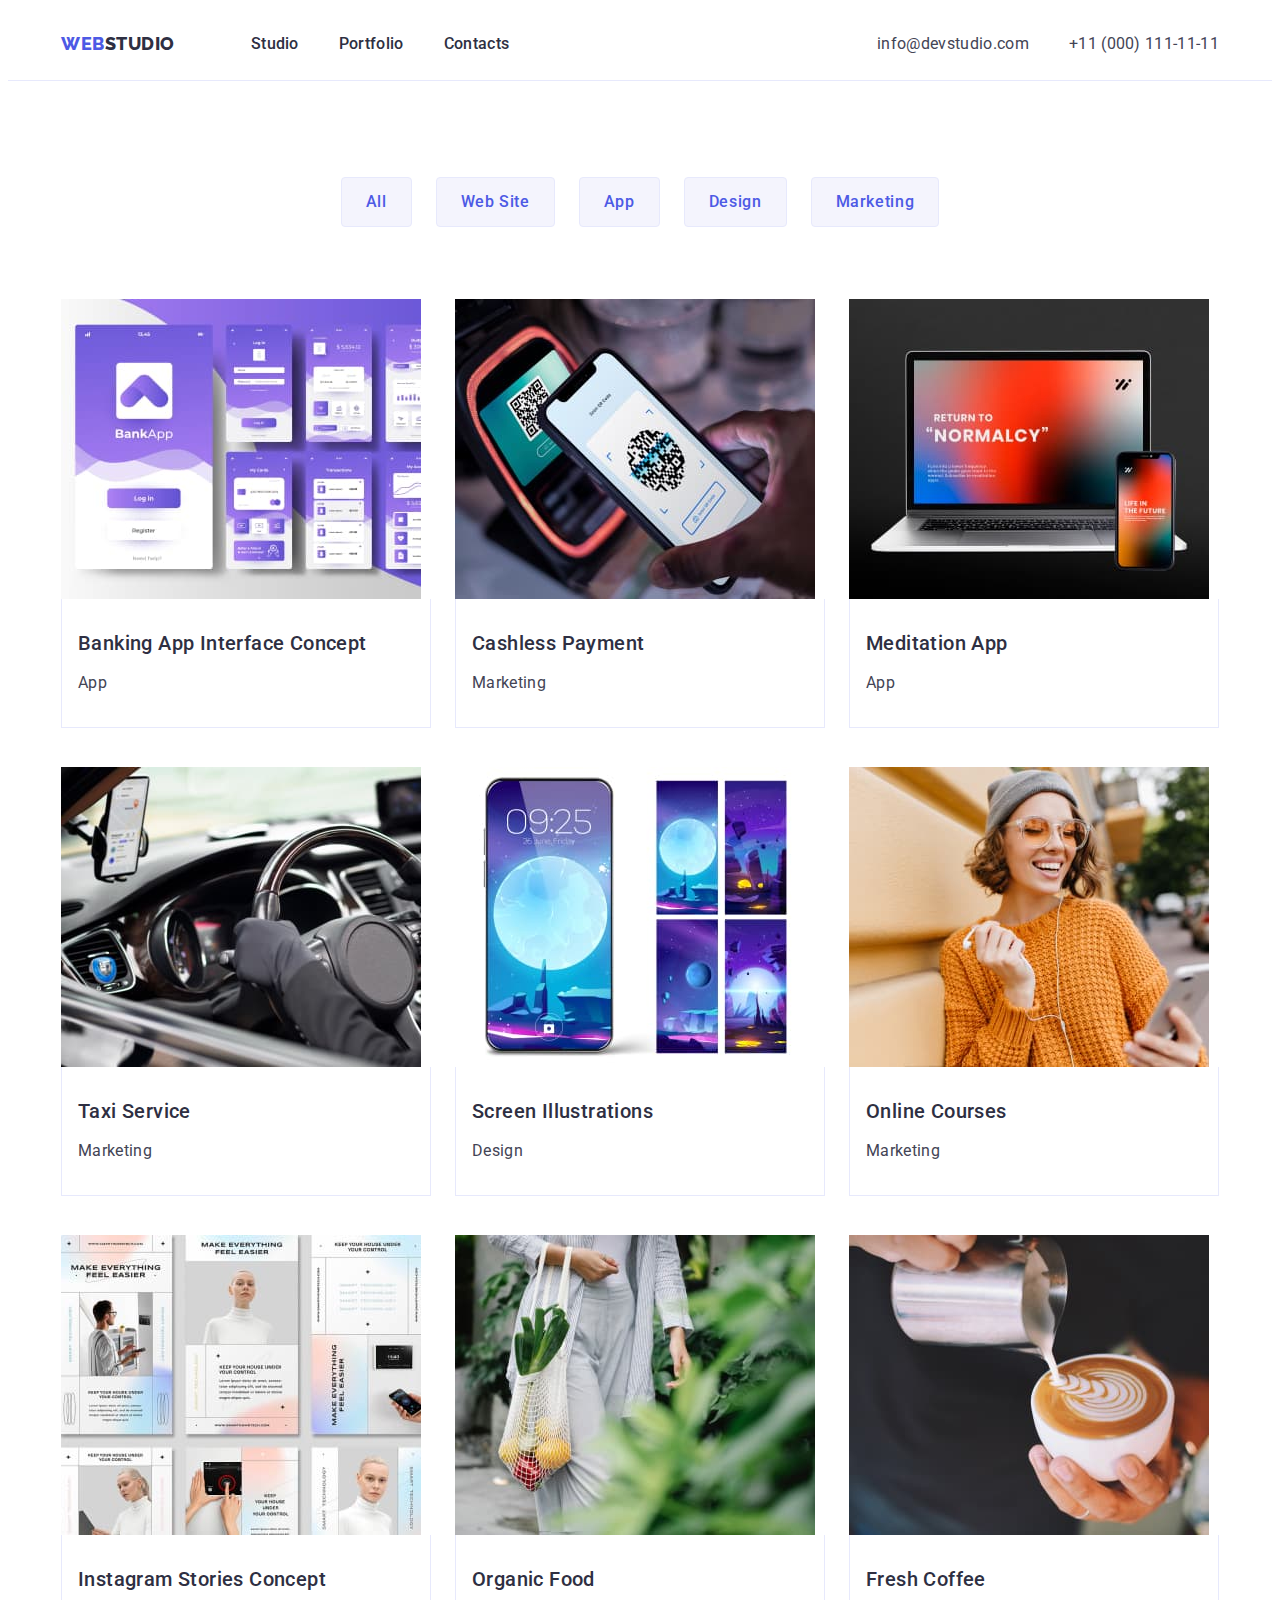
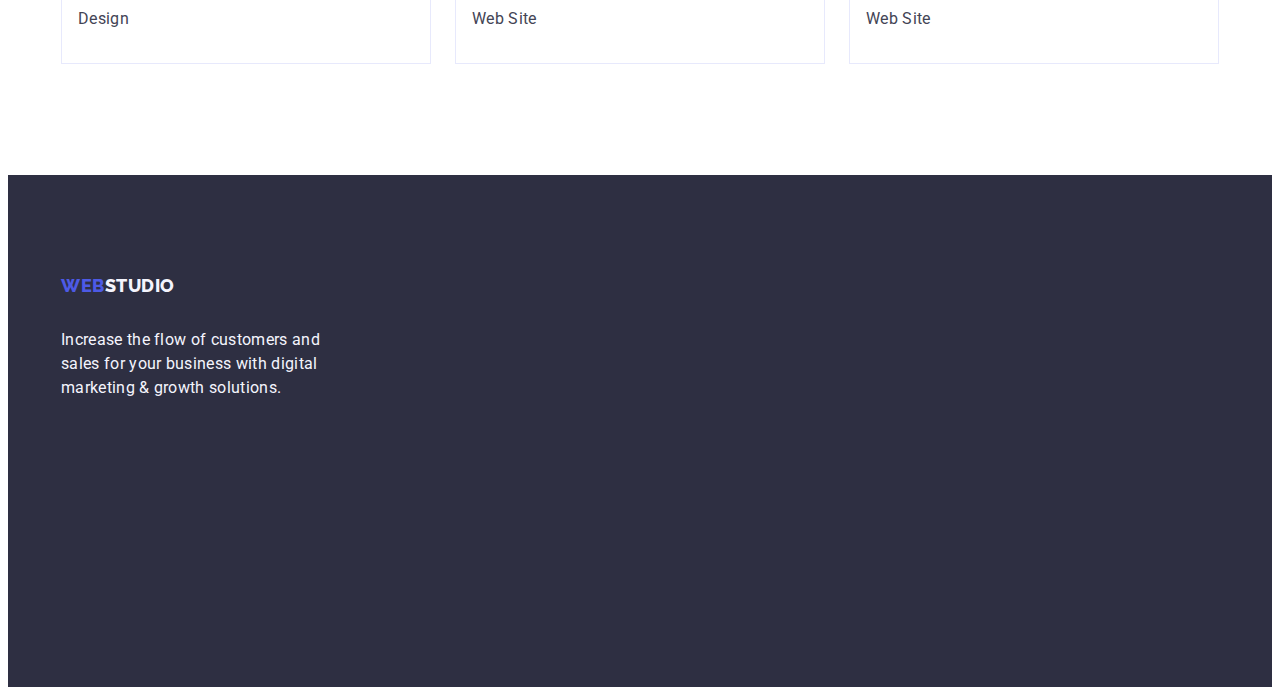
==== portfolio.html @ 30592222 "Initial commit" ====
<!DOCTYPE html>
<html lang="en">
  <head>
    <meta charset="UTF-8" />
    <meta name="viewport" content="width=device-width, initial-scale=1.0" />
    <link
      rel="stylesheet"
      href="https://cdnjs.cloudflare.com/ajax/libs/modern-normalize/2.0.0/modern-normalize.min.css"
      integrity="sha512-4xo8blKMVCiXpTaLzQSLSw3KFOVPWhm/TRtuPVc4WG6kUgjH6J03IBuG7JZPkcWMxJ5huwaBpOpnwYElP/m6wg=="
      crossorigin="anonymous"
      referrerpolicy="no-referrer"
    />
    <link rel="stylesheet" href="./css/styles.css" />
    <link rel="preconnect" href="https://fonts.googleapis.com" />
    <link rel="preconnect" href="https://fonts.gstatic.com" crossorigin />
    <link
      href="https://fonts.googleapis.com/css2?family=Raleway:wght@800&family=Roboto:wght@400;500;700;900&display=swap"
      rel="stylesheet"
    />
    <title>WEBSTUDIO Portfolio</title>
    <link rel="stylesheet" href="./css/styles.css" />
  </head>
  <body>
    <!-- Header sectoin -->

    <header class="header">
      <div class="container">
        <nav class="header-nav">
          <a href="./index.html" class="logo link">
            Web<span class="logocolor">Studio</span></a
          >
          <ul class="list list-nav">
            <li><a href="./index.html" class="heading link">Studio</a></li>
            <li>
              <a href="./portfolio.html" class="heading link">Portfolio</a>
            </li>
            <li><a href="" class="heading link">Contacts</a></li>
          </ul>
        </nav>
        <address class="address">
          <ul class="list address-list">
            <li>
              <a href="mailto:info@devstudio.com" class="contacts link"
                >info@devstudio.com</a
              >
            </li>
            <li>
              <a href="tel:+110001111111" class="contacts link"
                >+11 (000) 111-11-11</a
              >
            </li>
          </ul>
        </address>
      </div>
    </header>

    <main class="main-portfolio">
      <!-- Portfolio -->
      <section class="main-portfolio-section">
        <div class="container">
          <h1 hidden class="h-one-section visually-hidden">Portfolio</h1>
          <ul class="list button-filters-list">
            <li>
              <button type="button" class="filters button-filters">All</button>
            </li>
            <li>
              <button type="button" class="filters button-filters">
                Web Site
              </button>
            </li>
            <li>
              <button type="button" class="filters button-filters">App</button>
            </li>
            <li>
              <button type="button" class="filters button-filters">
                Design
              </button>
            </li>
            <li>
              <button type="button" class="filters button-filters">
                Marketing
              </button>
            </li>
          </ul>
          <ul class="list project-card">
            <li class="project-card-list">
              <a href="" class="link">
                <img
                  src="./images/portfolio/Row1/img-1.jpg"
                  alt="Bancing App"
                  width="360"
                  height="300"
                />
                <div class="card-content">
                  <h2 class="h-two-section">Banking App Interface Concept</h2>
                  <p class="text-description">App</p>
                </div></a
              >
            </li>
            <li class="project-card-list">
              <a href="" class="link"
                ><img
                  src="./images/portfolio/Row1/img-2.jpg"
                  alt="Cashless Payment"
                  width="360"
                  height="300"
                />
                <div class="card-content">
                  <h2 class="h-two-section">Cashless Payment</h2>
                  <p class="text-description">Marketing</p>
                </div></a
              >
            </li>
            <li class="project-card-list">
              <a href="" class="link"
                ><img
                  src="./images/portfolio/Row1/img-3.jpg"
                  alt="Meditaion App"
                  width="360"
                  height="300"
                />
                <div class="card-content">
                  <h2 class="h-two-section">Meditation App</h2>
                  <p class="text-description">App</p>
                </div></a
              >
            </li>
            <li class="project-card-list">
              <a href="" class="link">
                <img
                  src="./images/portfolio/Row2/img-1.jpg"
                  alt="Taxi Service"
                  width="360"
                  height="300"
                />
                <div class="card-content">
                  <h2 class="h-two-section">Taxi Service</h2>
                  <p class="text-description">Marketing</p>
                </div></a
              >
            </li>
            <li class="project-card-list">
              <a href="" class="link"
                ><img
                  src="./images/portfolio/Row2/img-2.jpg"
                  alt="Screen Illustrations"
                  width="360"
                  height="300"
                />
                <div class="card-content">
                  <h2 class="h-two-section">Screen Illustrations</h2>
                  <p class="text-description">Design</p>
                </div></a
              >
            </li>
            <li class="project-card-list">
              <a href="" class="link"
                ><img
                  src="./images/portfolio/Row2/img-3.jpg"
                  alt="Online Courses"
                  width="360"
                  height="300"
                />
                <div class="card-content">
                  <h2 class="h-two-section">Online Courses</h2>
                  <p class="text-description">Marketing</p>
                </div></a
              >
            </li>
            <li class="project-card-list">
              <a href="" class="link"
                ><img
                  src="./images/portfolio/Row3/img-1.jpg"
                  alt="Instagram Stories Concept"
                  width="360"
                  height="300"
                />
                <div class="card-content">
                  <h2 class="h-two-section">Instagram Stories Concept</h2>
                  <p class="text-description">Design</p>
                </div></a
              >
            </li>
            <li class="project-card-list">
              <a href="" class="link"
                ><img
                  src="./images/portfolio/Row3/img-2.jpg"
                  alt="Organic Food"
                  width="360"
                  height="300"
                />
                <div class="card-content">
                  <h2 class="h-two-section">Organic Food</h2>
                  <p class="text-description">Web Site</p>
                </div></a
              >
            </li>
            <li class="project-card-list">
              <a href="" class="link"
                ><img
                  src="./images/portfolio/Row3/img-3.jpg"
                  alt="Fresh Coffee"
                  width="360"
                  height="300"
                />
                <div class="card-content">
                  <h2 class="h-two-section">Fresh Coffee</h2>
                  <p class="text-description">Web Site</p>
                </div></a
              >
            </li>
          </ul>
        </div>
      </section>
    </main>

    <!-- Footer section -->

    <footer class="footer">
      <div class="container">
        <a href="./portfolio.html" class="logo link">
          Web<span class="logocolor-footer">Studio</span></a
        >
        <p class="text-footer">
          Increase the flow of customers and sales for your business with
          digital marketing & growth solutions.
        </p>
      </div>
    </footer>
  </body>
</html>
---- css/styles.css ----
:root {
    --primary-font: "Roboto", sans-serif;
    --primary-black-color: #2E2F42;
    --primary-grey-color: #434455;
    --primary-white-color: #FFF;
    --secondary-blue-color: #404bbf;
}

a {
    text-decoration: none;
    color: var(--primary-black-color);
}
body {
    font-family: var(--primary-font);
    color: var(--primary-grey-color);
    background: var(--primary-white-color);
}
header {
    background: var(--primary-white-color);
}

.logo {
    color: #4D5AE5;
    font-family: "Raleway", sans-serif;
    font-size: 18px;
    line-height: 1.17;
    font-weight: 800;
    letter-spacing: 0.03em;
    text-transform: uppercase;
}
.link {
    text-decoration: none;
}
.logocolor {
    color: var(--primary-black-color);
}
.logocolor-footer {
    color: #F4F4FD;
}

.heading {
    display: inline-block;
    font-family: var(--primary-font);
    color: var(--primary-black-color);
    font-size: 16px;
    line-height: 1.5;
    letter-spacing: 0.02em;
    font-weight: 500;
    padding-top: 24px;
    padding-bottom: 24px;
}

.heading:hover {
    color: var(--secondary-blue-color);
}
.heading:focus {
    color: var(--secondary-blue-color);
}
.address {
    font-family: var(--primary-font);
    font-style: normal;
}
.contacts {
    font-family: var(--primary-font);
    color: var(--primary-grey-color);
    font-size: 16px;
    line-height: 1.5;
    letter-spacing: 0.02em;
}
.contacts:hover {
    color: var(--secondary-blue-color);
}
.contacts:focus {
    color: var(--secondary-blue-color);
}
.card {
    background-color: var(--primary-white-color);
    display: inline-flex;
        padding-bottom: 0px;
        flex-direction: column;
        justify-content: center;
        align-items: center;
        gap: 32px;
        border-radius: 0px 0px 4px 4px;
        box-shadow: 0px 2px 1px 0px rgba(46, 47, 66, 0.08), 0px 1px 1px 0px rgba(46, 47, 66, 0.16), 0px 1px 6px 0px rgba(46, 47, 66, 0.08);
}
footer {
    background: var(--primary-black-color);
}
.text-footer {
    color: var(--cloud, #F4F4FD);
    font-family: var(--primary-font);
    font-size: 16px;
    line-height: 1.5;
    letter-spacing: 0.02em;
    width: 264px;
    margin-top: 12.5px;
}

.main {
    font-family: var(--primary-font);
    color: var(--primary-black-color);
    background: var(--primary-white-color);
    letter-spacing: 0.02em;
}

.h-one-section {
    display: block;
    font-size: 56px;
    line-height: 1.07;
    font-weight: 700;
    letter-spacing: 0.02em;
    text-align: center;
    max-width: 496px;
        padding-top: 188px;
    padding-bottom: 48px;
    margin: 0 auto;
}
.hero_image {
    background: var(--primary-black-color);
    color: var(--primary-white-color);
}
.button {
    background: var(--iris, #4D5AE5);
    color: var(--primary-white-color);
    font-family: var(--primary-font);
    font-size: 16px;
    line-height: 1.5;
    font-weight: 500;
    cursor: pointer;
    letter-spacing: 0.04em;
}
.button:hover {
    background-color: var(--secondary-blue-color);
}
.button:focus {
    background-color: var(--secondary-blue-color);
}
.text-description {
    color: var(--primary-grey-color);
    font-size: 16px;
    line-height: 1.5;
    letter-spacing: 0.02em;
}

.headings {
    font-size: 36px;
    line-height: 1.11;
    font-weight: 700;
    text-align: center;
    letter-spacing: 0.02em;
    text-transform: capitalize;
}

.h-three-section {
    font-size: 20px;
    line-height: 1.2;
    font-weight: 500;
    letter-spacing: 0.02em;
}
.section-our-team {
    background: var(--cloud, #F4F4FD);
}

.list {
    list-style: none;
    display: flex;
    flex-direction: row;
    flex-wrap: wrap;
    gap: 24px;
}

.main-portfolio {
    font-family: var(--primary-font);
    color: var(--primary-black-color);
    background: var(--primary-white-color);
    letter-spacing: 0.02em;
}

.filters {
    color: var(--iris, #4D5AE5);
}
.button-filters {
    background: var(--cloud, #F4F4FD);
    color: var(--iris, #4D5AE5);
    cursor: pointer;
    font-family: var(--primary-font);
    font-size: 16px;
    line-height: 1.5;
    letter-spacing: 0.04em;
    font-weight: 500;
    padding: 12px 24px;
    border-radius: 4px;
    border: 1px solid var(--cornflower, #E7E9FC);
}
.button-filters:hover {
    background: var(--ocean, #404BBF);
    color: var(--primary-white-color);
    font-family: var(--primary-font);
    font-weight: 500;
    border: 1px solid transparent;
}
.button-filters:focus {
    background: var(--ocean, #404BBF);
    color: var(--primary-white-color);
    border: 1px solid transparent;
}
.h-two-section {
    color: var(--primary-black-color);
    font-size: 20px;
    line-height: 1.2;
    font-weight: 500;
    letter-spacing: 0.02em;
    margin-bottom: 8px
}

h1,
h2,
h3,
p {
    margin-top: 0;
    margin-bottom: 0;
}
ul {
    margin-top: 0;
    margin-bottom: 0;
    padding-left: 0;
}
.container {
    max-width: 1158px;
    padding-left: 15px;
    padding-right: 15px;
    margin: 0 auto;
}
img {
    display: block;
    max-width: 100%;
    height: auto;
}
.visually-hidden {
    position: absolute;
    width: 1px;
    height: 1px;
    margin: -1px;
    border: 0;
    padding: 0;
    white-space: nowrap;
    clip-path: inset(100%);
    clip: rect(0 0 0 0);
    overflow: hidden;
}
.header {
    border-bottom: 1px solid #E7E9FC;
    background: var(--primary-white-color);
    flex-shrink: 0;
}
.header .container {
    display: flex;
    flex-direction: row;
    align-items: center;
    justify-content: space-between;
}
.header-nav {
        display: flex;
        align-items: center;
            flex-direction: row;
            gap: 76px;
}

.list-nav {
    gap: 40px;
}
.hero_image .container {
    display: block;
    flex-direction: column;
        height: 600px;
        flex-shrink: 0;
}
.hero_image .container .button {
    display: block;
    min-width: 169px;
    margin: 0 auto;
    height: 56px;
    border: none;
    padding: 16px 32px;
    gap: 10px;
    border-radius: 4px;
    box-shadow: 0px 4px 4px 0px rgba(0, 0, 0, 0.15);
}

.section-description {
    display: flex;
    min-width: 1128px;
    padding-top: 120px;
    padding-bottom: 120px;
}
.opportunities-list {
    width: calc((100% - 48px) / 3);
}
.list-desc {
    display: flex;
        flex-direction: column;
        align-items: flex-start;
        gap: 8px;
        flex-basis: calc((100% - 72px) / 4);
        min-width: 200px;
}
.opportunities {
    padding-bottom: 120px;
}
.opportunities .headings {
    margin-bottom: 72px;
}
.section-our-team {
        height: 732px;
        padding-top: 120px;
        padding-bottom: 120px;
        flex-shrink: 0;
}
.card-content-our-team {
    display: flex;
        padding-top: 32px;
        padding-bottom: 32px;
        flex-direction: column;
        justify-content: center;
        align-items: center;
        gap: 8px;
}
.section-our-team .headings {
    margin-bottom: 72px;
}
.section-our-team .h-three-section {
    text-align: center;
    margin-bottom: 8px
}
.section-our-team .text-description {
    text-align: center;
}
.footer {
    height: 312px;
    flex-shrink: 0;
    padding-top: 100px;
    padding-bottom: 100px;
}
.address-list {
    gap: 40px;
}
.container .button-filters-list {
    display: flex;
    align-items: flex-start;
    justify-content: center;
        gap: 24px;
        margin-bottom: 72px;
}
.project-card {
    display: flex;
    flex-wrap: wrap;
    row-gap: 48px;
    column-gap: 24px;
}
.project-card-list {
        width: calc((100% - 48px) / 3);
            height: 420px;
            padding-bottom: 0px;
            flex-direction: column;
            align-items: flex-start;
            gap: 32px;
            flex-shrink: 0;
            border: 1px solid var(--cornflower, #E7E9FC);
            border: none;
}
.card-content {
    display: flex;
        padding: 32px 16px;
        border: 1px solid #e7e9fc;
        border-top: none;
        flex-direction: column;
        justify-content: center;
        align-items: flex-start;
        gap: 8px;
        align-self: stretch;
}
.logo {
    display: inline-flex;
        height: 24px;
        align-items: center;
        flex-shrink: 0;
}
.footer .logo {
    display: inline-block;
    margin-bottom: 16px;
}



/* Portfolio */

.main-portfolio-section {
    padding-top: 96px;
    padding-bottom: 120px;
}
---- css/styles.css ----
:root {
    --primary-font: "Roboto", sans-serif;
    --primary-black-color: #2E2F42;
    --primary-grey-color: #434455;
    --primary-white-color: #FFF;
    --secondary-blue-color: #404bbf;
}

a {
    text-decoration: none;
    color: var(--primary-black-color);
}
body {
    font-family: var(--primary-font);
    color: var(--primary-grey-color);
    background: var(--primary-white-color);
}
header {
    background: var(--primary-white-color);
}

.logo {
    color: #4D5AE5;
    font-family: "Raleway", sans-serif;
    font-size: 18px;
    line-height: 1.17;
    font-weight: 800;
    letter-spacing: 0.03em;
    text-transform: uppercase;
}
.link {
    text-decoration: none;
}
.logocolor {
    color: var(--primary-black-color);
}
.logocolor-footer {
    color: #F4F4FD;
}

.heading {
    display: inline-block;
    font-family: var(--primary-font);
    color: var(--primary-black-color);
    font-size: 16px;
    line-height: 1.5;
    letter-spacing: 0.02em;
    font-weight: 500;
    padding-top: 24px;
    padding-bottom: 24px;
}

.heading:hover {
    color: var(--secondary-blue-color);
}
.heading:focus {
    color: var(--secondary-blue-color);
}
.address {
    font-family: var(--primary-font);
    font-style: normal;
}
.contacts {
    font-family: var(--primary-font);
    color: var(--primary-grey-color);
    font-size: 16px;
    line-height: 1.5;
    letter-spacing: 0.02em;
}
.contacts:hover {
    color: var(--secondary-blue-color);
}
.contacts:focus {
    color: var(--secondary-blue-color);
}
.card {
    background-color: var(--primary-white-color);
    display: inline-flex;
        padding-bottom: 0px;
        flex-direction: column;
        justify-content: center;
        align-items: center;
        gap: 32px;
        border-radius: 0px 0px 4px 4px;
        box-shadow: 0px 2px 1px 0px rgba(46, 47, 66, 0.08), 0px 1px 1px 0px rgba(46, 47, 66, 0.16), 0px 1px 6px 0px rgba(46, 47, 66, 0.08);
}
footer {
    background: var(--primary-black-color);
}
.text-footer {
    color: var(--cloud, #F4F4FD);
    font-family: var(--primary-font);
    font-size: 16px;
    line-height: 1.5;
    letter-spacing: 0.02em;
    width: 264px;
    margin-top: 12.5px;
}

.main {
    font-family: var(--primary-font);
    color: var(--primary-black-color);
    background: var(--primary-white-color);
    letter-spacing: 0.02em;
}

.h-one-section {
    display: block;
    font-size: 56px;
    line-height: 1.07;
    font-weight: 700;
    letter-spacing: 0.02em;
    text-align: center;
    max-width: 496px;
        padding-top: 188px;
    padding-bottom: 48px;
    margin: 0 auto;
}
.hero_image {
    background: var(--primary-black-color);
    color: var(--primary-white-color);
}
.button {
    background: var(--iris, #4D5AE5);
    color: var(--primary-white-color);
    font-family: var(--primary-font);
    font-size: 16px;
    line-height: 1.5;
    font-weight: 500;
    cursor: pointer;
    letter-spacing: 0.04em;
}
.button:hover {
    background-color: var(--secondary-blue-color);
}
.button:focus {
    background-color: var(--secondary-blue-color);
}
.text-description {
    color: var(--primary-grey-color);
    font-size: 16px;
    line-height: 1.5;
    letter-spacing: 0.02em;
}

.headings {
    font-size: 36px;
    line-height: 1.11;
    font-weight: 700;
    text-align: center;
    letter-spacing: 0.02em;
    text-transform: capitalize;
}

.h-three-section {
    font-size: 20px;
    line-height: 1.2;
    font-weight: 500;
    letter-spacing: 0.02em;
}
.section-our-team {
    background: var(--cloud, #F4F4FD);
}

.list {
    list-style: none;
    display: flex;
    flex-direction: row;
    flex-wrap: wrap;
    gap: 24px;
}

.main-portfolio {
    font-family: var(--primary-font);
    color: var(--primary-black-color);
    background: var(--primary-white-color);
    letter-spacing: 0.02em;
}

.filters {
    color: var(--iris, #4D5AE5);
}
.button-filters {
    background: var(--cloud, #F4F4FD);
    color: var(--iris, #4D5AE5);
    cursor: pointer;
    font-family: var(--primary-font);
    font-size: 16px;
    line-height: 1.5;
    letter-spacing: 0.04em;
    font-weight: 500;
    padding: 12px 24px;
    border-radius: 4px;
    border: 1px solid var(--cornflower, #E7E9FC);
}
.button-filters:hover {
    background: var(--ocean, #404BBF);
    color: var(--primary-white-color);
    font-family: var(--primary-font);
    font-weight: 500;
    border: 1px solid transparent;
}
.button-filters:focus {
    background: var(--ocean, #404BBF);
    color: var(--primary-white-color);
    border: 1px solid transparent;
}
.h-two-section {
    color: var(--primary-black-color);
    font-size: 20px;
    line-height: 1.2;
    font-weight: 500;
    letter-spacing: 0.02em;
    margin-bottom: 8px
}

h1,
h2,
h3,
p {
    margin-top: 0;
    margin-bottom: 0;
}
ul {
    margin-top: 0;
    margin-bottom: 0;
    padding-left: 0;
}
.container {
    max-width: 1158px;
    padding-left: 15px;
    padding-right: 15px;
    margin: 0 auto;
}
img {
    display: block;
    max-width: 100%;
    height: auto;
}
.visually-hidden {
    position: absolute;
    width: 1px;
    height: 1px;
    margin: -1px;
    border: 0;
    padding: 0;
    white-space: nowrap;
    clip-path: inset(100%);
    clip: rect(0 0 0 0);
    overflow: hidden;
}
.header {
    border-bottom: 1px solid #E7E9FC;
    background: var(--primary-white-color);
    flex-shrink: 0;
}
.header .container {
    display: flex;
    flex-direction: row;
    align-items: center;
    justify-content: space-between;
}
.header-nav {
        display: flex;
        align-items: center;
            flex-direction: row;
            gap: 76px;
}

.list-nav {
    gap: 40px;
}
.hero_image .container {
    display: block;
    flex-direction: column;
        height: 600px;
        flex-shrink: 0;
}
.hero_image .container .button {
    display: block;
    min-width: 169px;
    margin: 0 auto;
    height: 56px;
    border: none;
    padding: 16px 32px;
    gap: 10px;
    border-radius: 4px;
    box-shadow: 0px 4px 4px 0px rgba(0, 0, 0, 0.15);
}

.section-description {
    display: flex;
    min-width: 1128px;
    padding-top: 120px;
    padding-bottom: 120px;
}
.opportunities-list {
    width: calc((100% - 48px) / 3);
}
.list-desc {
    display: flex;
        flex-direction: column;
        align-items: flex-start;
        gap: 8px;
        flex-basis: calc((100% - 72px) / 4);
        min-width: 200px;
}
.opportunities {
    padding-bottom: 120px;
}
.opportunities .headings {
    margin-bottom: 72px;
}
.section-our-team {
        height: 732px;
        padding-top: 120px;
        padding-bottom: 120px;
        flex-shrink: 0;
}
.card-content-our-team {
    display: flex;
        padding-top: 32px;
        padding-bottom: 32px;
        flex-direction: column;
        justify-content: center;
        align-items: center;
        gap: 8px;
}
.section-our-team .headings {
    margin-bottom: 72px;
}
.section-our-team .h-three-section {
    text-align: center;
    margin-bottom: 8px
}
.section-our-team .text-description {
    text-align: center;
}
.footer {
    height: 312px;
    flex-shrink: 0;
    padding-top: 100px;
    padding-bottom: 100px;
}
.address-list {
    gap: 40px;
}
.container .button-filters-list {
    display: flex;
    align-items: flex-start;
    justify-content: center;
        gap: 24px;
        margin-bottom: 72px;
}
.project-card {
    display: flex;
    flex-wrap: wrap;
    row-gap: 48px;
    column-gap: 24px;
}
.project-card-list {
        width: calc((100% - 48px) / 3);
            height: 420px;
            padding-bottom: 0px;
            flex-direction: column;
            align-items: flex-start;
            gap: 32px;
            flex-shrink: 0;
            border: 1px solid var(--cornflower, #E7E9FC);
            border: none;
}
.card-content {
    display: flex;
        padding: 32px 16px;
        border: 1px solid #e7e9fc;
        border-top: none;
        flex-direction: column;
        justify-content: center;
        align-items: flex-start;
        gap: 8px;
        align-self: stretch;
}
.logo {
    display: inline-flex;
        height: 24px;
        align-items: center;
        flex-shrink: 0;
}
.footer .logo {
    display: inline-block;
    margin-bottom: 16px;
}



/* Portfolio */

.main-portfolio-section {
    padding-top: 96px;
    padding-bottom: 120px;
}
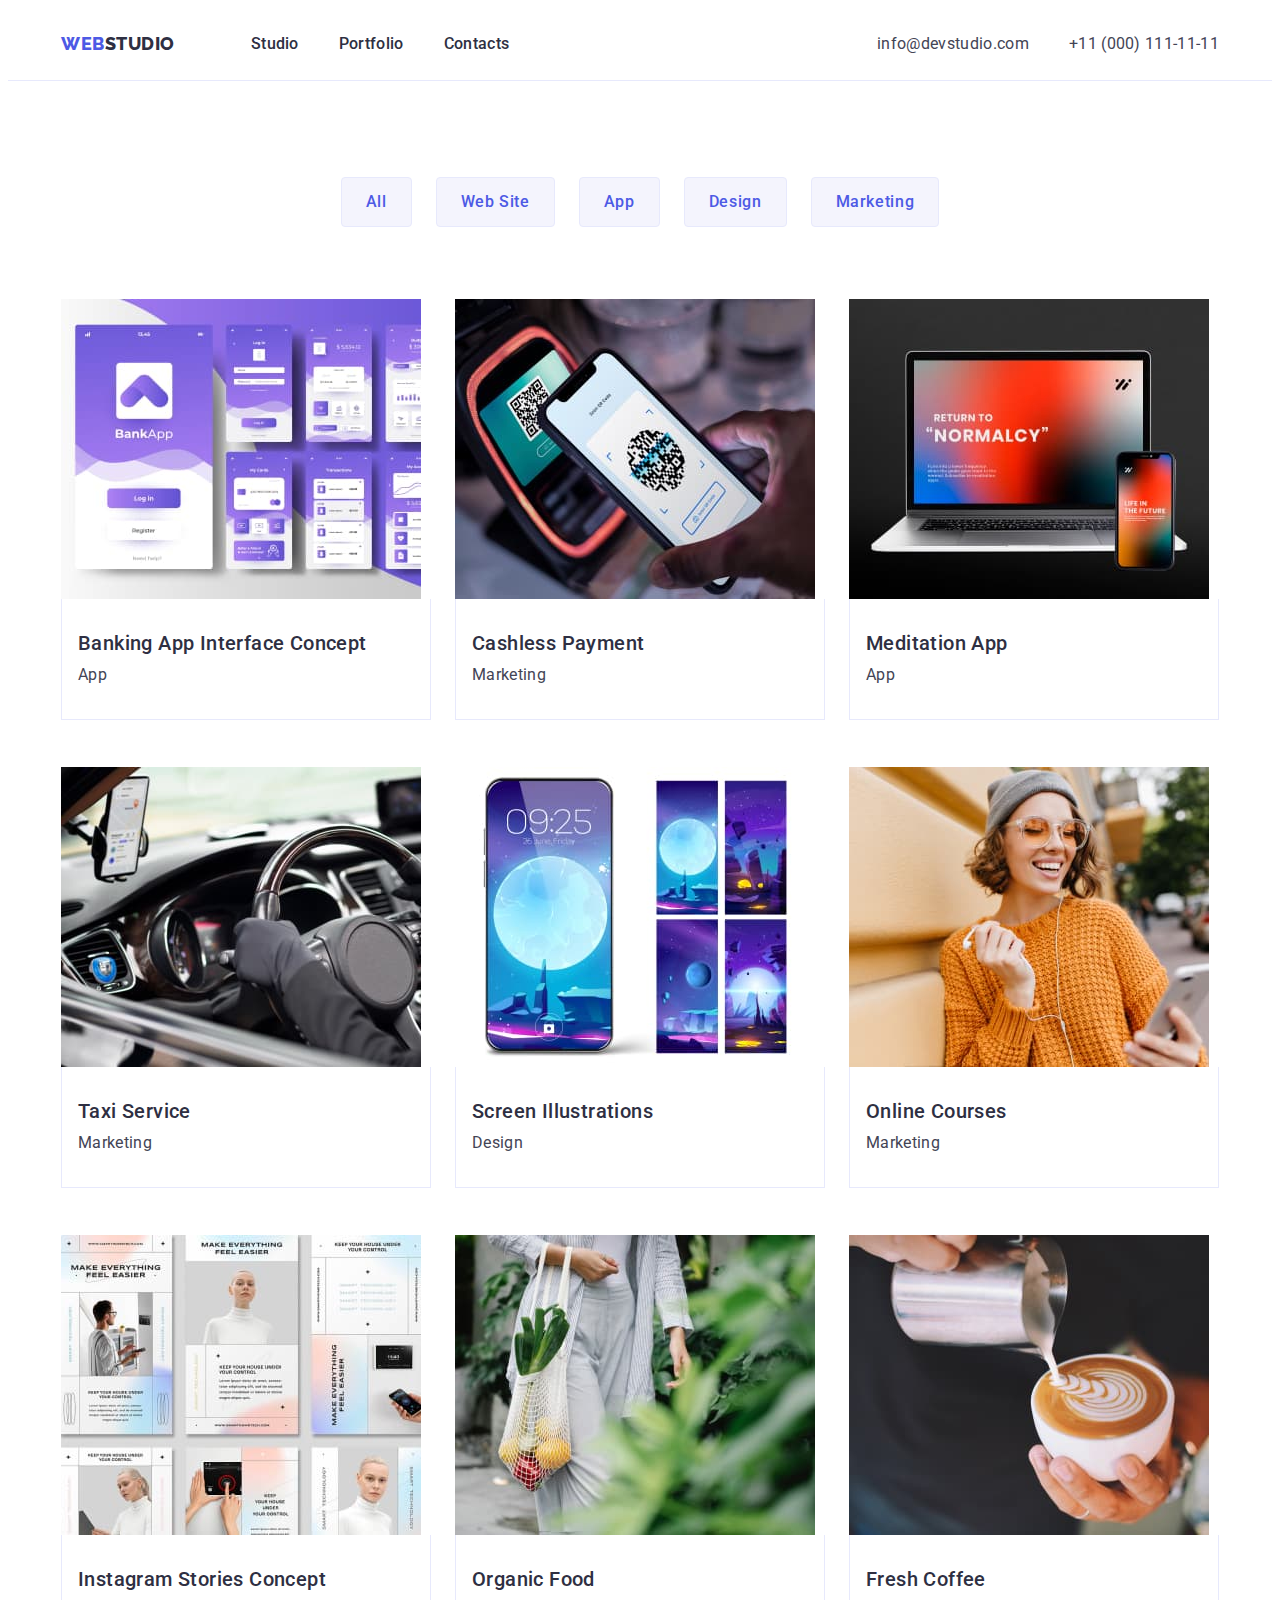
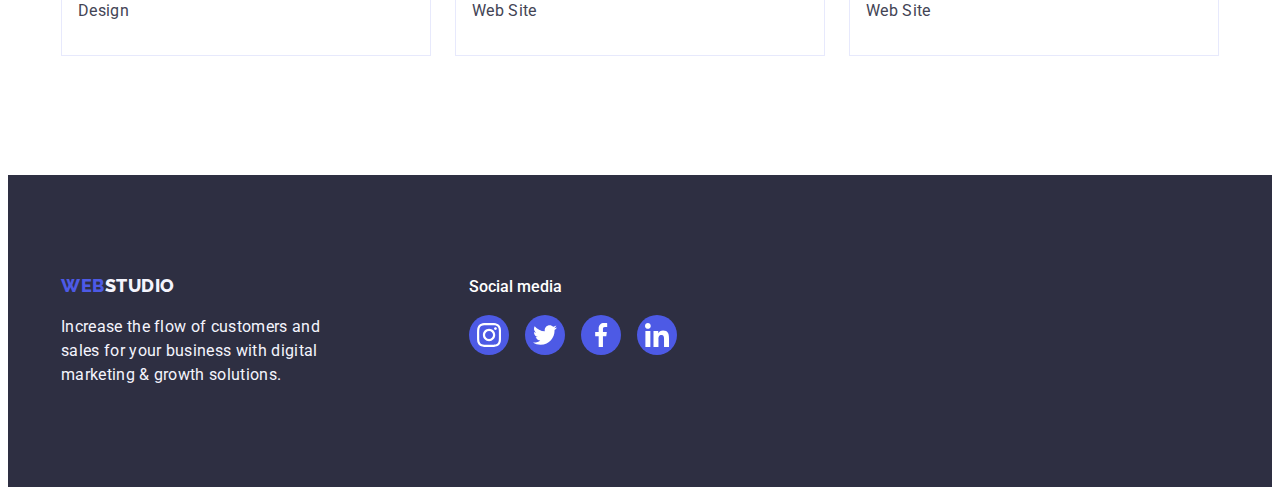
==== commit 1a5a495d: "summary required" ====
--- a/portfolio.html
+++ b/portfolio.html
@@ -218,13 +218,63 @@
 
     <footer class="footer">
       <div class="container">
-        <a href="./portfolio.html" class="logo link">
-          Web<span class="logocolor-footer">Studio</span></a
-        >
-        <p class="text-footer">
-          Increase the flow of customers and sales for your business with
-          digital marketing & growth solutions.
-        </p>
+        <ul class="list">
+          <li>
+            <a href="./index.html" class="logo link">
+              Web<span class="logocolor-footer">Studio</span></a
+            >
+            <p class="text-footer">
+              Increase the flow of customers and sales for your business with
+              digital marketing & growth solutions.
+            </p>
+          </li>
+          <li>
+            <div class="footer-social">
+              <h4 class="footer-title">Social media</h4>
+              <ul class="list social-links">
+                <li>
+                  <a
+                    href="https://www.instagram.com/"
+                    target="_blank"
+                    class="social-link"
+                  >
+                    <svg width="24px" height="24px">
+                      <use
+                        href="./images/icons.svg#icon-instagram-2"
+                      ></use></svg
+                  ></a>
+                </li>
+                <li>
+                  <a
+                    href="https://www.twitter.com/"
+                    target="_blank"
+                    class="social-link"
+                    ><svg width="24px" height="24px">
+                      <use href="./images/icons.svg#icon-twitter-1"></use></svg
+                  ></a>
+                </li>
+                <li>
+                  <a
+                    href="https://www.facebook.com/"
+                    target="_blank"
+                    class="social-link"
+                    ><svg width="24px" height="24px">
+                      <use href="./images/icons.svg#icon-facebook-1"></use></svg
+                  ></a>
+                </li>
+                <li>
+                  <a
+                    href="https://www.linkedin.com/"
+                    target="_blank"
+                    class="social-link"
+                    ><svg width="24px" height="24px">
+                      <use href="./images/icons.svg#icon-linkedin-1"></use></svg
+                  ></a>
+                </li>
+              </ul>
+            </div>
+          </li>
+        </ul>
       </div>
     </footer>
   </body>
--- a/css/styles.css
+++ b/css/styles.css
@@ -4,8 +4,8 @@
     --primary-grey-color: #434455;
     --primary-white-color: #FFF;
     --secondary-blue-color: #404bbf;
-}
-
+    --social-blue-normal: #4D5AE5;
+}
 a {
     text-decoration: none;
     color: var(--primary-black-color);
@@ -80,7 +80,6 @@
         flex-direction: column;
         justify-content: center;
         align-items: center;
-        gap: 32px;
         border-radius: 0px 0px 4px 4px;
         box-shadow: 0px 2px 1px 0px rgba(46, 47, 66, 0.08), 0px 1px 1px 0px rgba(46, 47, 66, 0.16), 0px 1px 6px 0px rgba(46, 47, 66, 0.08);
 }
@@ -94,7 +93,21 @@
     line-height: 1.5;
     letter-spacing: 0.02em;
     width: 264px;
-    margin-top: 12.5px;
+}
+.footer-title {
+    font-family: var(--primary-font);
+    color: var(--primary-white-color);
+    font-size: 16px;
+    font-style: normal;
+    font-weight: 500;
+    line-height: 1.5;
+    padding-bottom: 16px;
+}
+.footer-social {
+    padding-left: 120px;
+}
+.footer .social-links {
+    gap: 16px;
 }
 
 .main {
@@ -119,6 +132,10 @@
 .hero_image {
     background: var(--primary-black-color);
     color: var(--primary-white-color);
+    background-image: linear-gradient(rgba(46, 47, 66, 0.7),
+                rgba(46, 47, 66, 0.7)), url(../images/hero-bg.jpg);
+                background-position: center;
+                background-repeat: no-repeat;
 }
 .button {
     background: var(--iris, #4D5AE5);
@@ -211,12 +228,13 @@
     line-height: 1.2;
     font-weight: 500;
     letter-spacing: 0.02em;
-    margin-bottom: 8px
 }
 
 h1,
 h2,
 h3,
+h4,
+h5,
 p {
     margin-top: 0;
     margin-bottom: 0;
@@ -294,9 +312,6 @@
     padding-top: 120px;
     padding-bottom: 120px;
 }
-.opportunities-list {
-    width: calc((100% - 48px) / 3);
-}
 .list-desc {
     display: flex;
         flex-direction: column;
@@ -305,6 +320,22 @@
         flex-basis: calc((100% - 72px) / 4);
         min-width: 200px;
 }
+.desc-svg-bord {
+    display: flex;
+    justify-content: center;
+    align-items: center;
+    width: 264px;
+    height: 112px;
+    border-radius: 4px;
+    background: var(--cloud, #F4F4FD);
+}
+.desc-svg-bord:hover {
+    box-shadow: 0px 2px 1px 0px rgba(46, 47, 66, 0.08), 0px 1px 1px 0px rgba(46, 47, 66, 0.16), 0px 1px 6px 0px rgba(46, 47, 66, 0.08);
+}
+.desc-svg-bord:focus {
+    box-shadow: 0px 2px 1px 0px rgba(46, 47, 66, 0.08), 0px 1px 1px 0px rgba(46, 47, 66, 0.16), 0px 1px 6px 0px rgba(46, 47, 66, 0.08);
+}
+
 .opportunities {
     padding-bottom: 120px;
 }
@@ -312,7 +343,7 @@
     margin-bottom: 72px;
 }
 .section-our-team {
-        height: 732px;
+        min-height: 732px;
         padding-top: 120px;
         padding-bottom: 120px;
         flex-shrink: 0;
@@ -335,9 +366,30 @@
 }
 .section-our-team .text-description {
     text-align: center;
-}
+    margin-bottom: 8px
+}
+.social-links {
+    display: flex;
+    gap: 24px;
+    flex-shrink: 0;
+    align-self: flex-end;
+}
+.social-link {
+    display: flex;
+    justify-content: center;
+    align-items: center;
+    width: 40px;
+    height: 40px;
+    border-radius: 50%;
+    background-color: var(--social-blue-normal);
+    fill: var(--primary-white-color);
+}
+.social-link:hover {
+    background-color: var(--secondary-blue-color);
+}
+
 .footer {
-    height: 312px;
+    max-height: 312px;
     flex-shrink: 0;
     padding-top: 100px;
     padding-bottom: 100px;
@@ -369,6 +421,9 @@
             border: 1px solid var(--cornflower, #E7E9FC);
             border: none;
 }
+.project-card-list:hover {
+    box-shadow: 0px 2px 1px 0px rgba(46, 47, 66, 0.08), 0px 1px 1px 0px rgba(46, 47, 66, 0.16), 0px 1px 6px 0px rgba(46, 47, 66, 0.08);
+}
 .card-content {
     display: flex;
         padding: 32px 16px;
@@ -391,7 +446,34 @@
     margin-bottom: 16px;
 }
 
-
+/* Studio/section-4 */
+
+
+.customers .container{
+    padding-top: 120px;
+    padding-bottom: 120px;
+}
+.customers .headings {
+    margin-bottom: 72px;
+}
+.customers-list {
+    gap: 24px;
+}
+.customers-list-item {
+    width: 168px;
+    height: 88px;
+    border-radius: 4px;
+    border: 1px solid var(--lightslate, #8E8F99);
+    padding: 16px 32px;
+}
+.customers-list-item:hover {
+    fill: var(--secondary-blue-color);
+    border: 1px solid var(--secondary-blue-color);
+}
+.customers-list-item:focus {
+    fill: var(--secondary-blue-color);
+    border: 1px solid var(--secondary-blue-color);
+}
 
 /* Portfolio */
 
--- a/css/styles.css
+++ b/css/styles.css
@@ -4,8 +4,8 @@
     --primary-grey-color: #434455;
     --primary-white-color: #FFF;
     --secondary-blue-color: #404bbf;
-}
-
+    --social-blue-normal: #4D5AE5;
+}
 a {
     text-decoration: none;
     color: var(--primary-black-color);
@@ -80,7 +80,6 @@
         flex-direction: column;
         justify-content: center;
         align-items: center;
-        gap: 32px;
         border-radius: 0px 0px 4px 4px;
         box-shadow: 0px 2px 1px 0px rgba(46, 47, 66, 0.08), 0px 1px 1px 0px rgba(46, 47, 66, 0.16), 0px 1px 6px 0px rgba(46, 47, 66, 0.08);
 }
@@ -94,7 +93,21 @@
     line-height: 1.5;
     letter-spacing: 0.02em;
     width: 264px;
-    margin-top: 12.5px;
+}
+.footer-title {
+    font-family: var(--primary-font);
+    color: var(--primary-white-color);
+    font-size: 16px;
+    font-style: normal;
+    font-weight: 500;
+    line-height: 1.5;
+    padding-bottom: 16px;
+}
+.footer-social {
+    padding-left: 120px;
+}
+.footer .social-links {
+    gap: 16px;
 }
 
 .main {
@@ -119,6 +132,10 @@
 .hero_image {
     background: var(--primary-black-color);
     color: var(--primary-white-color);
+    background-image: linear-gradient(rgba(46, 47, 66, 0.7),
+                rgba(46, 47, 66, 0.7)), url(../images/hero-bg.jpg);
+                background-position: center;
+                background-repeat: no-repeat;
 }
 .button {
     background: var(--iris, #4D5AE5);
@@ -211,12 +228,13 @@
     line-height: 1.2;
     font-weight: 500;
     letter-spacing: 0.02em;
-    margin-bottom: 8px
 }
 
 h1,
 h2,
 h3,
+h4,
+h5,
 p {
     margin-top: 0;
     margin-bottom: 0;
@@ -294,9 +312,6 @@
     padding-top: 120px;
     padding-bottom: 120px;
 }
-.opportunities-list {
-    width: calc((100% - 48px) / 3);
-}
 .list-desc {
     display: flex;
         flex-direction: column;
@@ -305,6 +320,22 @@
         flex-basis: calc((100% - 72px) / 4);
         min-width: 200px;
 }
+.desc-svg-bord {
+    display: flex;
+    justify-content: center;
+    align-items: center;
+    width: 264px;
+    height: 112px;
+    border-radius: 4px;
+    background: var(--cloud, #F4F4FD);
+}
+.desc-svg-bord:hover {
+    box-shadow: 0px 2px 1px 0px rgba(46, 47, 66, 0.08), 0px 1px 1px 0px rgba(46, 47, 66, 0.16), 0px 1px 6px 0px rgba(46, 47, 66, 0.08);
+}
+.desc-svg-bord:focus {
+    box-shadow: 0px 2px 1px 0px rgba(46, 47, 66, 0.08), 0px 1px 1px 0px rgba(46, 47, 66, 0.16), 0px 1px 6px 0px rgba(46, 47, 66, 0.08);
+}
+
 .opportunities {
     padding-bottom: 120px;
 }
@@ -312,7 +343,7 @@
     margin-bottom: 72px;
 }
 .section-our-team {
-        height: 732px;
+        min-height: 732px;
         padding-top: 120px;
         padding-bottom: 120px;
         flex-shrink: 0;
@@ -335,9 +366,30 @@
 }
 .section-our-team .text-description {
     text-align: center;
-}
+    margin-bottom: 8px
+}
+.social-links {
+    display: flex;
+    gap: 24px;
+    flex-shrink: 0;
+    align-self: flex-end;
+}
+.social-link {
+    display: flex;
+    justify-content: center;
+    align-items: center;
+    width: 40px;
+    height: 40px;
+    border-radius: 50%;
+    background-color: var(--social-blue-normal);
+    fill: var(--primary-white-color);
+}
+.social-link:hover {
+    background-color: var(--secondary-blue-color);
+}
+
 .footer {
-    height: 312px;
+    max-height: 312px;
     flex-shrink: 0;
     padding-top: 100px;
     padding-bottom: 100px;
@@ -369,6 +421,9 @@
             border: 1px solid var(--cornflower, #E7E9FC);
             border: none;
 }
+.project-card-list:hover {
+    box-shadow: 0px 2px 1px 0px rgba(46, 47, 66, 0.08), 0px 1px 1px 0px rgba(46, 47, 66, 0.16), 0px 1px 6px 0px rgba(46, 47, 66, 0.08);
+}
 .card-content {
     display: flex;
         padding: 32px 16px;
@@ -391,7 +446,34 @@
     margin-bottom: 16px;
 }
 
-
+/* Studio/section-4 */
+
+
+.customers .container{
+    padding-top: 120px;
+    padding-bottom: 120px;
+}
+.customers .headings {
+    margin-bottom: 72px;
+}
+.customers-list {
+    gap: 24px;
+}
+.customers-list-item {
+    width: 168px;
+    height: 88px;
+    border-radius: 4px;
+    border: 1px solid var(--lightslate, #8E8F99);
+    padding: 16px 32px;
+}
+.customers-list-item:hover {
+    fill: var(--secondary-blue-color);
+    border: 1px solid var(--secondary-blue-color);
+}
+.customers-list-item:focus {
+    fill: var(--secondary-blue-color);
+    border: 1px solid var(--secondary-blue-color);
+}
 
 /* Portfolio */
 
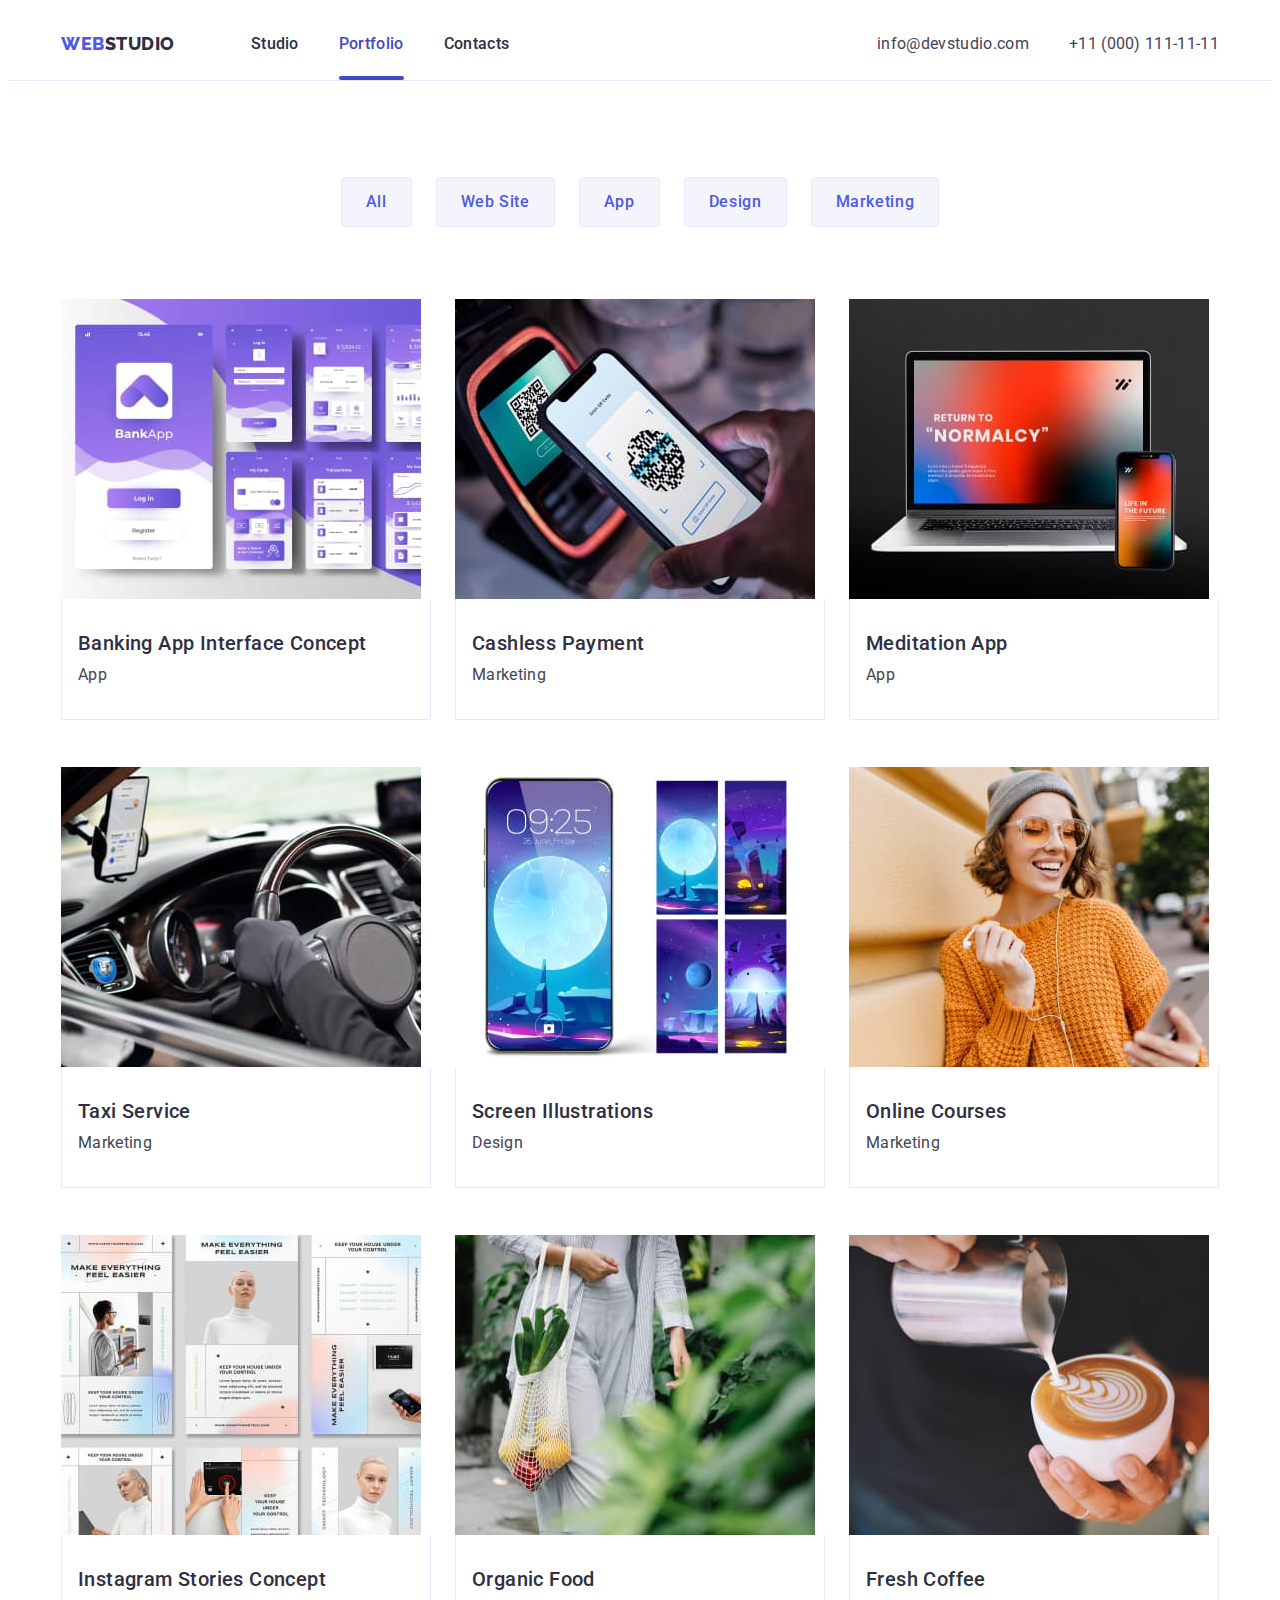
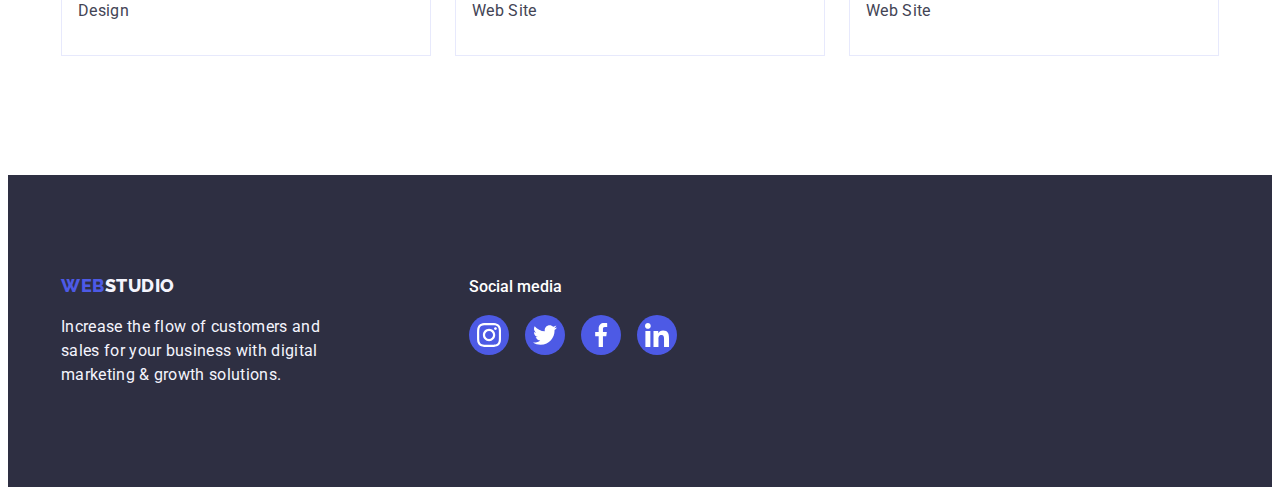
==== commit dcd7a282: "summary required" ====
--- a/portfolio.html
+++ b/portfolio.html
@@ -32,7 +32,9 @@
           <ul class="list list-nav">
             <li><a href="./index.html" class="heading link">Studio</a></li>
             <li>
-              <a href="./portfolio.html" class="heading link">Portfolio</a>
+              <a href="./portfolio.html" class="heading link current"
+                >Portfolio</a
+              >
             </li>
             <li><a href="" class="heading link">Contacts</a></li>
           </ul>
@@ -91,6 +93,13 @@
                   width="360"
                   height="300"
                 />
+                <!-- <div class="overlay-text">
+                  <p class="text-overlay">
+                    14 Stylish and User-Friendly App Design Concepts · Task
+                    Manager App · Calorie Tracker App · Exotic Fruit Ecommerce
+                    App · Cloud Storage App
+                  </p>
+                </div> -->
                 <div class="card-content">
                   <h2 class="h-two-section">Banking App Interface Concept</h2>
                   <p class="text-description">App</p>
--- a/css/styles.css
+++ b/css/styles.css
@@ -39,23 +39,43 @@
 }
 
 .heading {
-    display: inline-block;
+    display: block;
     font-family: var(--primary-font);
     color: var(--primary-black-color);
     font-size: 16px;
     line-height: 1.5;
     letter-spacing: 0.02em;
     font-weight: 500;
-    padding-top: 24px;
-    padding-bottom: 24px;
-}
-
-.heading:hover {
+    padding: 24px 0;
+    position: relative;
+}
+
+.heading:hover,
+.heading:focus,
+.heading.current {
     color: var(--secondary-blue-color);
 }
-.heading:focus {
-    color: var(--secondary-blue-color);
-}
+
+.heading::after {
+    content: "";
+    position: absolute;
+    left: 0;
+    bottom: 0;
+    transform: scale(0);
+    transform-origin: right;
+    width: 100%;
+    height: 4px;
+    border-radius: 2px;
+    background-color: var(--secondary-blue-color);
+    transition: transform 250ms linear;
+}
+.heading:hover:after,
+.heading:focus:after,
+.heading.current:after {
+    transform: scale(1);
+    transform-origin: left;
+}
+
 .address {
     font-family: var(--primary-font);
     font-style: normal;
@@ -129,13 +149,14 @@
     padding-bottom: 48px;
     margin: 0 auto;
 }
-.hero_image {
+.hero_image-container {
     background: var(--primary-black-color);
     color: var(--primary-white-color);
     background-image: linear-gradient(rgba(46, 47, 66, 0.7),
-                rgba(46, 47, 66, 0.7)), url(../images/hero-bg.jpg);
-                background-position: center;
+                rgba(46, 47, 66, 0.7)), url(../images/hero-bg.jpg);                
                 background-repeat: no-repeat;
+                background-size: cover;
+                background-position: center;                
 }
 .button {
     background: var(--iris, #4D5AE5);
@@ -147,11 +168,62 @@
     cursor: pointer;
     letter-spacing: 0.04em;
 }
-.button:hover {
+
+.open-modal:hover {
+    opacity: 0.8;
+}
+.backdrop {
+    position: fixed;
+    top: 0;
+    left: 0;
+    width: 100%;
+    height: 100vh;
+    box-shadow: 0px 2px 1px 0px rgba(0, 0, 0, 0.20), 0px 1px 3px 0px rgba(0, 0, 0, 0.12), 0px 1px 1px 0px rgba(0, 0, 0, 0.14);
+    background: var(--navyblue-modal, rgba(46, 47, 66, 0.40));
+}
+.modal {
+    width: 408px;
+    height: 584px;
+    position: absolute;
+    top: 50%;
+    left: 50%;
+    transform: translate(-50%, -50%);
+    background: #FCFCFC;
+    box-shadow: 0px 2px 1px 0px rgba(0, 0, 0, 0.20), 0px 1px 3px 0px rgba(0, 0, 0, 0.12), 0px 1px 1px 0px rgba(0, 0, 0, 0.14);
+}
+
+.close-button {
+    position: absolute;
+    right: 24px;
+    top: 24px;
+    border-width: 1px;
+    border: rgba(0, 0, 0, 0.10);
+    background-color: #E7E9FC;
+    width: 24px;
+    height: 24px;
+    border-radius: 50%;
+    cursor: pointer;
+}
+.close-button:hover {
     background-color: var(--secondary-blue-color);
-}
+    fill: var(--primary-white-color);
+}
+
+.is-hidden {
+    opacity: 0;
+    visibility: hidden;
+    pointer-events: none;
+}
+
+.no-scroll {
+    overflow: hidden;
+}
+
+.button:hover,
 .button:focus {
     background-color: var(--secondary-blue-color);
+    opacity: 0.8;
+    transition: 250ms cubic-bezier(0.4, 0, 0.2, 1);
 }
 .text-description {
     color: var(--primary-grey-color);
@@ -210,18 +282,17 @@
     border-radius: 4px;
     border: 1px solid var(--cornflower, #E7E9FC);
 }
-.button-filters:hover {
-    background: var(--ocean, #404BBF);
-    color: var(--primary-white-color);
-    font-family: var(--primary-font);
-    font-weight: 500;
-    border: 1px solid transparent;
-}
+.button-filters:hover,
 .button-filters:focus {
     background: var(--ocean, #404BBF);
     color: var(--primary-white-color);
+    font-family: var(--primary-font);
+    font-weight: 500;
     border: 1px solid transparent;
-}
+    box-shadow: 0px 4px 4px 0px rgba(0, 0, 0, 0.15);
+    transition: 250ms cubic-bezier(0.4, 0, 0.2, 1);
+}
+
 .h-two-section {
     color: var(--primary-black-color);
     font-size: 20px;
@@ -288,11 +359,11 @@
 .list-nav {
     gap: 40px;
 }
-.hero_image .container {
+.hero_image-container {
     display: block;
-    flex-direction: column;
+    max-width: 1440px;
         height: 600px;
-        flex-shrink: 0;
+        margin: 0 auto;
 }
 .hero_image .container .button {
     display: block;
@@ -329,12 +400,6 @@
     border-radius: 4px;
     background: var(--cloud, #F4F4FD);
 }
-.desc-svg-bord:hover {
-    box-shadow: 0px 2px 1px 0px rgba(46, 47, 66, 0.08), 0px 1px 1px 0px rgba(46, 47, 66, 0.16), 0px 1px 6px 0px rgba(46, 47, 66, 0.08);
-}
-.desc-svg-bord:focus {
-    box-shadow: 0px 2px 1px 0px rgba(46, 47, 66, 0.08), 0px 1px 1px 0px rgba(46, 47, 66, 0.16), 0px 1px 6px 0px rgba(46, 47, 66, 0.08);
-}
 
 .opportunities {
     padding-bottom: 120px;
@@ -346,7 +411,6 @@
         min-height: 732px;
         padding-top: 120px;
         padding-bottom: 120px;
-        flex-shrink: 0;
 }
 .card-content-our-team {
     display: flex;
@@ -386,6 +450,11 @@
 }
 .social-link:hover {
     background-color: var(--secondary-blue-color);
+    transition: 250ms cubic-bezier(0.4, 0, 0.2, 1);
+}
+.footer .social-link:hover {
+    background-color: #31D0AA;
+    transition: 250ms cubic-bezier(0.4, 0, 0.2, 1);
 }
 
 .footer {
@@ -420,9 +489,35 @@
             flex-shrink: 0;
             border: 1px solid var(--cornflower, #E7E9FC);
             border: none;
-}
-.project-card-list:hover {
+                    /*position: relative;
+                        overflow: hidden;*/
+}
+/*--
+.overlay {
+        background-color: var(--social-blue-normal);
+        position: absolute;
+        bottom: 100%;
+        left: 0;
+        width: 100%;
+        height: 100%;
+        box
+        transform: translateY(100%);
+        transition: transform 250ms ease-in-out;
+}--*/
+.overlay-text {
+    font-family: sans-serif;
+    padding-top: 40px;
+    padding-left: 32px;
+    padding-right: 32px;
+    color: #F4F4FD;
+}
+.project-card-img:hover .overlay {
+    transform: translateY(0);
+}
+.project-card-list:hover,
+.project-card-list:focus {
     box-shadow: 0px 2px 1px 0px rgba(46, 47, 66, 0.08), 0px 1px 1px 0px rgba(46, 47, 66, 0.16), 0px 1px 6px 0px rgba(46, 47, 66, 0.08);
+    transition: 250ms cubic-bezier(0.4, 0, 0.2, 1);
 }
 .card-content {
     display: flex;
@@ -433,7 +528,6 @@
         justify-content: center;
         align-items: flex-start;
         gap: 8px;
-        align-self: stretch;
 }
 .logo {
     display: inline-flex;
@@ -459,21 +553,23 @@
 .customers-list {
     gap: 24px;
 }
-.customers-list-item {
+
+.customers-link {
+    display: flex;
+    justify-content: center;
+    align-items: center;
     width: 168px;
-    height: 88px;
-    border-radius: 4px;
-    border: 1px solid var(--lightslate, #8E8F99);
-    padding: 16px 32px;
-}
-.customers-list-item:hover {
+        height: 88px;
+        border-radius: 4px;
+        border: 1px solid var(--lightslate, #8E8F99);
+}
+.customers-link:hover,
+.customers-link:focus {
     fill: var(--secondary-blue-color);
     border: 1px solid var(--secondary-blue-color);
-}
-.customers-list-item:focus {
-    fill: var(--secondary-blue-color);
-    border: 1px solid var(--secondary-blue-color);
-}
+    transition: 250ms cubic-bezier(0.4, 0, 0.2, 1);
+}
+
 
 /* Portfolio */
 
--- a/css/styles.css
+++ b/css/styles.css
@@ -39,23 +39,43 @@
 }
 
 .heading {
-    display: inline-block;
+    display: block;
     font-family: var(--primary-font);
     color: var(--primary-black-color);
     font-size: 16px;
     line-height: 1.5;
     letter-spacing: 0.02em;
     font-weight: 500;
-    padding-top: 24px;
-    padding-bottom: 24px;
-}
-
-.heading:hover {
+    padding: 24px 0;
+    position: relative;
+}
+
+.heading:hover,
+.heading:focus,
+.heading.current {
     color: var(--secondary-blue-color);
 }
-.heading:focus {
-    color: var(--secondary-blue-color);
-}
+
+.heading::after {
+    content: "";
+    position: absolute;
+    left: 0;
+    bottom: 0;
+    transform: scale(0);
+    transform-origin: right;
+    width: 100%;
+    height: 4px;
+    border-radius: 2px;
+    background-color: var(--secondary-blue-color);
+    transition: transform 250ms linear;
+}
+.heading:hover:after,
+.heading:focus:after,
+.heading.current:after {
+    transform: scale(1);
+    transform-origin: left;
+}
+
 .address {
     font-family: var(--primary-font);
     font-style: normal;
@@ -129,13 +149,14 @@
     padding-bottom: 48px;
     margin: 0 auto;
 }
-.hero_image {
+.hero_image-container {
     background: var(--primary-black-color);
     color: var(--primary-white-color);
     background-image: linear-gradient(rgba(46, 47, 66, 0.7),
-                rgba(46, 47, 66, 0.7)), url(../images/hero-bg.jpg);
-                background-position: center;
+                rgba(46, 47, 66, 0.7)), url(../images/hero-bg.jpg);                
                 background-repeat: no-repeat;
+                background-size: cover;
+                background-position: center;                
 }
 .button {
     background: var(--iris, #4D5AE5);
@@ -147,11 +168,62 @@
     cursor: pointer;
     letter-spacing: 0.04em;
 }
-.button:hover {
+
+.open-modal:hover {
+    opacity: 0.8;
+}
+.backdrop {
+    position: fixed;
+    top: 0;
+    left: 0;
+    width: 100%;
+    height: 100vh;
+    box-shadow: 0px 2px 1px 0px rgba(0, 0, 0, 0.20), 0px 1px 3px 0px rgba(0, 0, 0, 0.12), 0px 1px 1px 0px rgba(0, 0, 0, 0.14);
+    background: var(--navyblue-modal, rgba(46, 47, 66, 0.40));
+}
+.modal {
+    width: 408px;
+    height: 584px;
+    position: absolute;
+    top: 50%;
+    left: 50%;
+    transform: translate(-50%, -50%);
+    background: #FCFCFC;
+    box-shadow: 0px 2px 1px 0px rgba(0, 0, 0, 0.20), 0px 1px 3px 0px rgba(0, 0, 0, 0.12), 0px 1px 1px 0px rgba(0, 0, 0, 0.14);
+}
+
+.close-button {
+    position: absolute;
+    right: 24px;
+    top: 24px;
+    border-width: 1px;
+    border: rgba(0, 0, 0, 0.10);
+    background-color: #E7E9FC;
+    width: 24px;
+    height: 24px;
+    border-radius: 50%;
+    cursor: pointer;
+}
+.close-button:hover {
     background-color: var(--secondary-blue-color);
-}
+    fill: var(--primary-white-color);
+}
+
+.is-hidden {
+    opacity: 0;
+    visibility: hidden;
+    pointer-events: none;
+}
+
+.no-scroll {
+    overflow: hidden;
+}
+
+.button:hover,
 .button:focus {
     background-color: var(--secondary-blue-color);
+    opacity: 0.8;
+    transition: 250ms cubic-bezier(0.4, 0, 0.2, 1);
 }
 .text-description {
     color: var(--primary-grey-color);
@@ -210,18 +282,17 @@
     border-radius: 4px;
     border: 1px solid var(--cornflower, #E7E9FC);
 }
-.button-filters:hover {
-    background: var(--ocean, #404BBF);
-    color: var(--primary-white-color);
-    font-family: var(--primary-font);
-    font-weight: 500;
-    border: 1px solid transparent;
-}
+.button-filters:hover,
 .button-filters:focus {
     background: var(--ocean, #404BBF);
     color: var(--primary-white-color);
+    font-family: var(--primary-font);
+    font-weight: 500;
     border: 1px solid transparent;
-}
+    box-shadow: 0px 4px 4px 0px rgba(0, 0, 0, 0.15);
+    transition: 250ms cubic-bezier(0.4, 0, 0.2, 1);
+}
+
 .h-two-section {
     color: var(--primary-black-color);
     font-size: 20px;
@@ -288,11 +359,11 @@
 .list-nav {
     gap: 40px;
 }
-.hero_image .container {
+.hero_image-container {
     display: block;
-    flex-direction: column;
+    max-width: 1440px;
         height: 600px;
-        flex-shrink: 0;
+        margin: 0 auto;
 }
 .hero_image .container .button {
     display: block;
@@ -329,12 +400,6 @@
     border-radius: 4px;
     background: var(--cloud, #F4F4FD);
 }
-.desc-svg-bord:hover {
-    box-shadow: 0px 2px 1px 0px rgba(46, 47, 66, 0.08), 0px 1px 1px 0px rgba(46, 47, 66, 0.16), 0px 1px 6px 0px rgba(46, 47, 66, 0.08);
-}
-.desc-svg-bord:focus {
-    box-shadow: 0px 2px 1px 0px rgba(46, 47, 66, 0.08), 0px 1px 1px 0px rgba(46, 47, 66, 0.16), 0px 1px 6px 0px rgba(46, 47, 66, 0.08);
-}
 
 .opportunities {
     padding-bottom: 120px;
@@ -346,7 +411,6 @@
         min-height: 732px;
         padding-top: 120px;
         padding-bottom: 120px;
-        flex-shrink: 0;
 }
 .card-content-our-team {
     display: flex;
@@ -386,6 +450,11 @@
 }
 .social-link:hover {
     background-color: var(--secondary-blue-color);
+    transition: 250ms cubic-bezier(0.4, 0, 0.2, 1);
+}
+.footer .social-link:hover {
+    background-color: #31D0AA;
+    transition: 250ms cubic-bezier(0.4, 0, 0.2, 1);
 }
 
 .footer {
@@ -420,9 +489,35 @@
             flex-shrink: 0;
             border: 1px solid var(--cornflower, #E7E9FC);
             border: none;
-}
-.project-card-list:hover {
+                    /*position: relative;
+                        overflow: hidden;*/
+}
+/*--
+.overlay {
+        background-color: var(--social-blue-normal);
+        position: absolute;
+        bottom: 100%;
+        left: 0;
+        width: 100%;
+        height: 100%;
+        box
+        transform: translateY(100%);
+        transition: transform 250ms ease-in-out;
+}--*/
+.overlay-text {
+    font-family: sans-serif;
+    padding-top: 40px;
+    padding-left: 32px;
+    padding-right: 32px;
+    color: #F4F4FD;
+}
+.project-card-img:hover .overlay {
+    transform: translateY(0);
+}
+.project-card-list:hover,
+.project-card-list:focus {
     box-shadow: 0px 2px 1px 0px rgba(46, 47, 66, 0.08), 0px 1px 1px 0px rgba(46, 47, 66, 0.16), 0px 1px 6px 0px rgba(46, 47, 66, 0.08);
+    transition: 250ms cubic-bezier(0.4, 0, 0.2, 1);
 }
 .card-content {
     display: flex;
@@ -433,7 +528,6 @@
         justify-content: center;
         align-items: flex-start;
         gap: 8px;
-        align-self: stretch;
 }
 .logo {
     display: inline-flex;
@@ -459,21 +553,23 @@
 .customers-list {
     gap: 24px;
 }
-.customers-list-item {
+
+.customers-link {
+    display: flex;
+    justify-content: center;
+    align-items: center;
     width: 168px;
-    height: 88px;
-    border-radius: 4px;
-    border: 1px solid var(--lightslate, #8E8F99);
-    padding: 16px 32px;
-}
-.customers-list-item:hover {
+        height: 88px;
+        border-radius: 4px;
+        border: 1px solid var(--lightslate, #8E8F99);
+}
+.customers-link:hover,
+.customers-link:focus {
     fill: var(--secondary-blue-color);
     border: 1px solid var(--secondary-blue-color);
-}
-.customers-list-item:focus {
-    fill: var(--secondary-blue-color);
-    border: 1px solid var(--secondary-blue-color);
-}
+    transition: 250ms cubic-bezier(0.4, 0, 0.2, 1);
+}
+
 
 /* Portfolio */
 
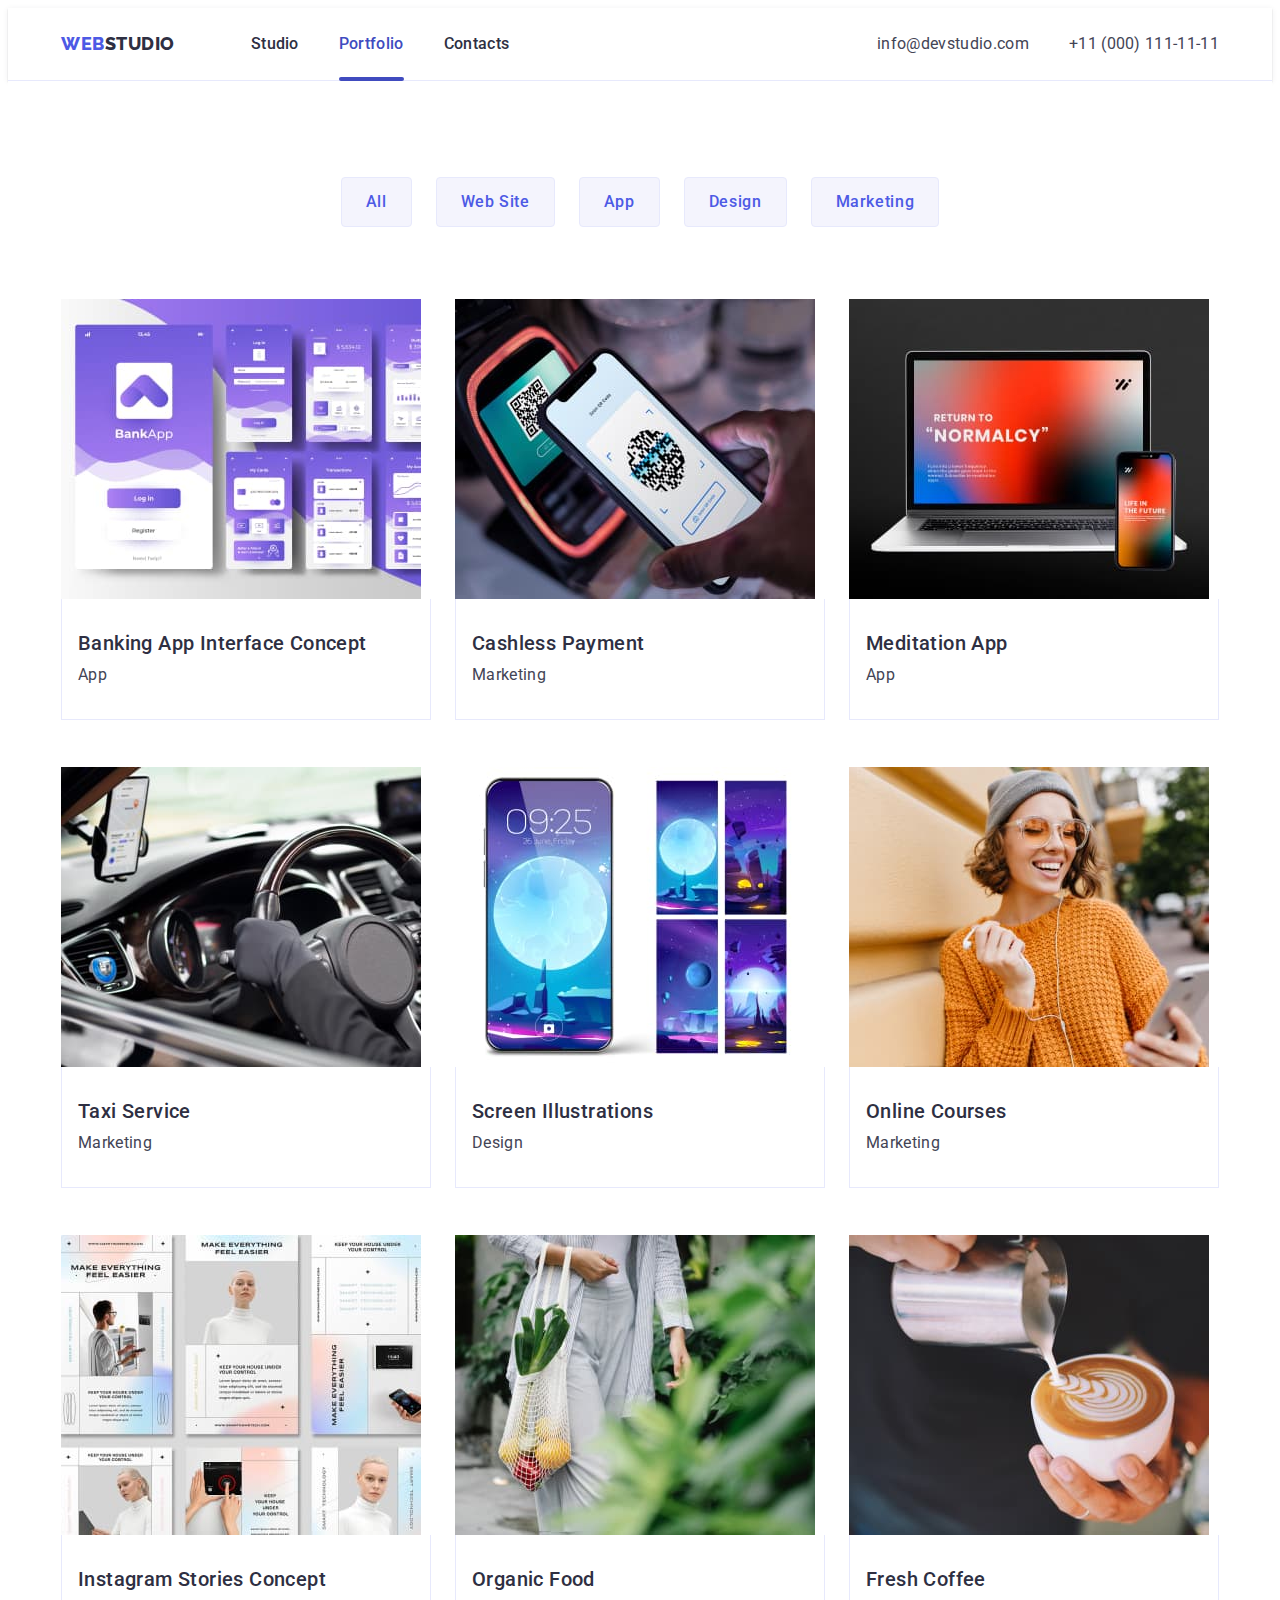
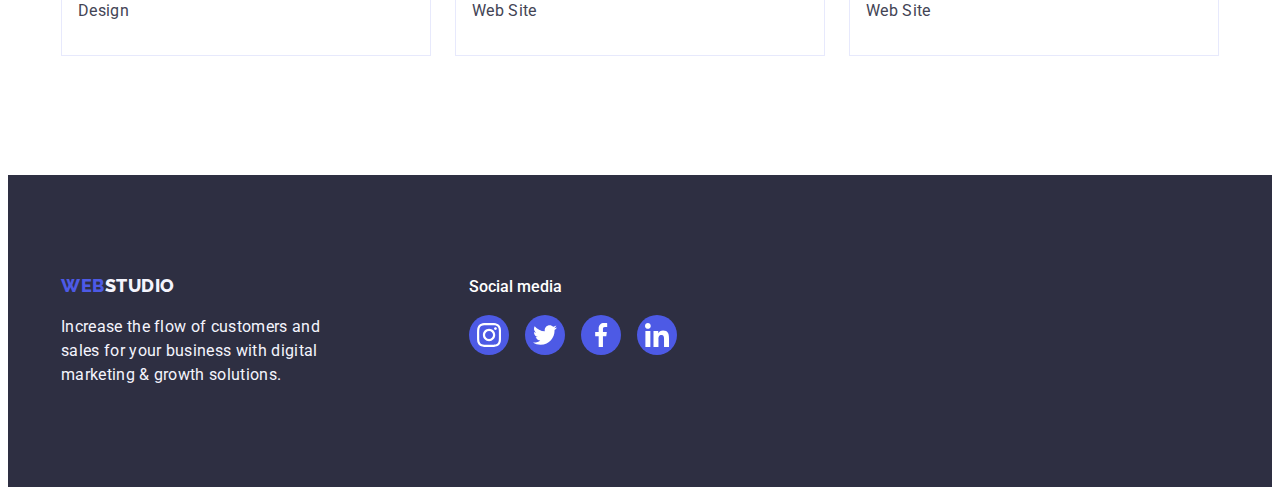
==== commit 4a237625: "summary required" ====
--- a/portfolio.html
+++ b/portfolio.html
@@ -86,90 +86,128 @@
           </ul>
           <ul class="list project-card">
             <li class="project-card-list">
-              <a href="" class="link">
+              <a href="" class="link project-card-img">
+                <div class="overlay">
                 <img
                   src="./images/portfolio/Row1/img-1.jpg"
                   alt="Bancing App"
                   width="360"
                   height="300"
                 />
-                <!-- <div class="overlay-text">
-                  <p class="text-overlay">
-                    14 Stylish and User-Friendly App Design Concepts · Task
-                    Manager App · Calorie Tracker App · Exotic Fruit Ecommerce
-                    App · Cloud Storage App
-                  </p>
-                </div> -->
+                <p class="overlay-text">
+                  14 Stylish and User-Friendly App Design Concepts · Task
+                  Manager App · Calorie Tracker App · Exotic Fruit Ecommerce
+                  App · Cloud Storage App
+                </p>
+              </div>
                 <div class="card-content">
                   <h2 class="h-two-section">Banking App Interface Concept</h2>
                   <p class="text-description">App</p>
                 </div></a
               >
             </li>
-            <li class="project-card-list">
-              <a href="" class="link"
-                ><img
+            <li class="project-card-list">              
+              <a href="" class="link project-card-img">
+                <div class="overlay">
+                  <img
                   src="./images/portfolio/Row1/img-2.jpg"
                   alt="Cashless Payment"
                   width="360"
                   height="300"
                 />
+                <p class="overlay-text">
+                  14 Stylish and User-Friendly App Design Concepts · Task
+                  Manager App · Calorie Tracker App · Exotic Fruit Ecommerce
+                  App · Cloud Storage App
+                </p>
+              </div>
                 <div class="card-content">
                   <h2 class="h-two-section">Cashless Payment</h2>
                   <p class="text-description">Marketing</p>
                 </div></a
               >
             </li>
-            <li class="project-card-list">
-              <a href="" class="link"
-                ><img
+            <li class="project-card-list">              
+              <a href="" class="link project-card-img"
+                >
+                <div class="overlay">
+                  <img
                   src="./images/portfolio/Row1/img-3.jpg"
                   alt="Meditaion App"
                   width="360"
                   height="300"
                 />
+                <p class="overlay-text">
+                  14 Stylish and User-Friendly App Design Concepts · Task
+                  Manager App · Calorie Tracker App · Exotic Fruit Ecommerce
+                  App · Cloud Storage App
+                </p>
+              </div>
                 <div class="card-content">
                   <h2 class="h-two-section">Meditation App</h2>
                   <p class="text-description">App</p>
                 </div></a
               >
             </li>
-            <li class="project-card-list">
-              <a href="" class="link">
+            <li class="project-card-list">              
+              <a href="" class="link project-card-img">
+                <div class="overlay">
                 <img
                   src="./images/portfolio/Row2/img-1.jpg"
                   alt="Taxi Service"
                   width="360"
                   height="300"
                 />
+                <p class="overlay-text">
+                  14 Stylish and User-Friendly App Design Concepts · Task
+                  Manager App · Calorie Tracker App · Exotic Fruit Ecommerce
+                  App · Cloud Storage App
+                </p>
+              </div>
                 <div class="card-content">
                   <h2 class="h-two-section">Taxi Service</h2>
                   <p class="text-description">Marketing</p>
                 </div></a
               >
             </li>
-            <li class="project-card-list">
-              <a href="" class="link"
-                ><img
+            <li class="project-card-list">              
+              <a href="" class="link project-card-img"
+                >
+                <div class="overlay">
+                  <img
                   src="./images/portfolio/Row2/img-2.jpg"
                   alt="Screen Illustrations"
                   width="360"
                   height="300"
                 />
+                <p class="overlay-text">
+                  14 Stylish and User-Friendly App Design Concepts · Task
+                  Manager App · Calorie Tracker App · Exotic Fruit Ecommerce
+                  App · Cloud Storage App
+                </p>
+              </div>
                 <div class="card-content">
                   <h2 class="h-two-section">Screen Illustrations</h2>
                   <p class="text-description">Design</p>
                 </div></a
               >
             </li>
-            <li class="project-card-list">
-              <a href="" class="link"
-                ><img
+            <li class="project-card-list">              
+              <a href="" class="link project-card-img"
+                >
+                <div class="overlay">
+                  <img
                   src="./images/portfolio/Row2/img-3.jpg"
                   alt="Online Courses"
                   width="360"
                   height="300"
                 />
+                <p class="overlay-text">
+                  14 Stylish and User-Friendly App Design Concepts · Task
+                  Manager App · Calorie Tracker App · Exotic Fruit Ecommerce
+                  App · Cloud Storage App
+                </p>
+              </div>
                 <div class="card-content">
                   <h2 class="h-two-section">Online Courses</h2>
                   <p class="text-description">Marketing</p>
@@ -177,13 +215,21 @@
               >
             </li>
             <li class="project-card-list">
-              <a href="" class="link"
-                ><img
+              <a href="" class="link project-card-img"
+                >
+                <div class="overlay">
+                  <img
                   src="./images/portfolio/Row3/img-1.jpg"
                   alt="Instagram Stories Concept"
                   width="360"
                   height="300"
                 />
+                <p class="overlay-text">
+                  14 Stylish and User-Friendly App Design Concepts · Task
+                  Manager App · Calorie Tracker App · Exotic Fruit Ecommerce
+                  App · Cloud Storage App
+                </p>
+              </div>
                 <div class="card-content">
                   <h2 class="h-two-section">Instagram Stories Concept</h2>
                   <p class="text-description">Design</p>
@@ -191,13 +237,21 @@
               >
             </li>
             <li class="project-card-list">
-              <a href="" class="link"
-                ><img
+              <a href="" class="link project-card-img"
+                >
+                <div class="overlay">
+                  <img
                   src="./images/portfolio/Row3/img-2.jpg"
                   alt="Organic Food"
                   width="360"
                   height="300"
                 />
+                <p class="overlay-text">
+                  14 Stylish and User-Friendly App Design Concepts · Task
+                  Manager App · Calorie Tracker App · Exotic Fruit Ecommerce
+                  App · Cloud Storage App
+                </p>
+              </div>
                 <div class="card-content">
                   <h2 class="h-two-section">Organic Food</h2>
                   <p class="text-description">Web Site</p>
@@ -205,13 +259,21 @@
               >
             </li>
             <li class="project-card-list">
-              <a href="" class="link"
-                ><img
+              <a href="" class="link project-card-img"
+                >
+                <div class="overlay">
+                  <img
                   src="./images/portfolio/Row3/img-3.jpg"
                   alt="Fresh Coffee"
                   width="360"
                   height="300"
                 />
+                <p class="overlay-text">
+                  14 Stylish and User-Friendly App Design Concepts · Task
+                  Manager App · Calorie Tracker App · Exotic Fruit Ecommerce
+                  App · Cloud Storage App
+                </p>
+              </div>
                 <div class="card-content">
                   <h2 class="h-two-section">Fresh Coffee</h2>
                   <p class="text-description">Web Site</p>
@@ -241,43 +303,36 @@
             <div class="footer-social">
               <h4 class="footer-title">Social media</h4>
               <ul class="list social-links">
-                <li>
-                  <a
-                    href="https://www.instagram.com/"
-                    target="_blank"
-                    class="social-link"
-                  >
-                    <svg width="24px" height="24px">
+                <li class="social-links-item">
+                  <a class="social-links-item-link" href="https://www.instagram.com/" target="_blank">
+                    <svg class="social-icon" width="24px" height="24px">
                       <use
                         href="./images/icons.svg#icon-instagram-2"
                       ></use></svg
                   ></a>
                 </li>
-                <li>
-                  <a
-                    href="https://www.twitter.com/"
-                    target="_blank"
-                    class="social-link"
-                    ><svg width="24px" height="24px">
-                      <use href="./images/icons.svg#icon-twitter-1"></use></svg
+                <li class="social-links-item">
+                  <a class="social-links-item-link" href="https://www.twitter.com/" target="_blank"
+                    ><svg class="social-icon" width="24px" height="24px">
+                      <use
+                        href="./images/icons.svg#icon-twitter-1"
+                      ></use></svg
                   ></a>
                 </li>
-                <li>
-                  <a
-                    href="https://www.facebook.com/"
-                    target="_blank"
-                    class="social-link"
-                    ><svg width="24px" height="24px">
-                      <use href="./images/icons.svg#icon-facebook-1"></use></svg
+                <li class="social-links-item">
+                  <a class="social-links-item-link" href="https://www.facebook.com/" target="_blank"
+                    ><svg class="social-icon" width="24px" height="24px">
+                      <use
+                        href="./images/icons.svg#icon-facebook-1"
+                      ></use></svg
                   ></a>
                 </li>
-                <li>
-                  <a
-                    href="https://www.linkedin.com/"
-                    target="_blank"
-                    class="social-link"
-                    ><svg width="24px" height="24px">
-                      <use href="./images/icons.svg#icon-linkedin-1"></use></svg
+                <li class="social-links-item">
+                  <a class="social-links-item-link" href="https://www.linkedin.com/" target="_blank"
+                    ><svg class="social-icon" width="24px" height="24px">
+                      <use
+                        href="./images/icons.svg#icon-linkedin-1"
+                      ></use></svg
                   ></a>
                 </li>
               </ul>
--- a/css/styles.css
+++ b/css/styles.css
@@ -48,32 +48,37 @@
     font-weight: 500;
     padding: 24px 0;
     position: relative;
+    transition: color 250ms cubic-bezier(0.4, 0, 0.2, 1);
 }
 
 .heading:hover,
 .heading:focus,
 .heading.current {
     color: var(--secondary-blue-color);
+    transition: 250ms cubic-bezier(0.4, 0, 0.2, 1);
+
 }
 
 .heading::after {
     content: "";
     position: absolute;
     left: 0;
-    bottom: 0;
+    bottom: -1px;
     transform: scale(0);
     transform-origin: right;
     width: 100%;
     height: 4px;
     border-radius: 2px;
     background-color: var(--secondary-blue-color);
-    transition: transform 250ms linear;
+    transition: 250ms cubic-bezier(0.4, 0, 0.2, 1);
+
 }
 .heading:hover:after,
 .heading:focus:after,
 .heading.current:after {
     transform: scale(1);
     transform-origin: left;
+    transition: 250ms cubic-bezier(0.4, 0, 0.2, 1);
 }
 
 .address {
@@ -86,13 +91,13 @@
     font-size: 16px;
     line-height: 1.5;
     letter-spacing: 0.02em;
-}
-.contacts:hover {
-    color: var(--secondary-blue-color);
-}
+    transition: color 250ms cubic-bezier(0.4, 0, 0.2, 1);
+}
+.contacts:hover,
 .contacts:focus {
     color: var(--secondary-blue-color);
 }
+
 .card {
     background-color: var(--primary-white-color);
     display: inline-flex;
@@ -149,12 +154,16 @@
     padding-bottom: 48px;
     margin: 0 auto;
 }
-.hero_image-container {
+
+.hero_image {
     background: var(--primary-black-color);
     color: var(--primary-white-color);
-    background-image: linear-gradient(rgba(46, 47, 66, 0.7),
-                rgba(46, 47, 66, 0.7)), url(../images/hero-bg.jpg);                
-                background-repeat: no-repeat;
+    background-image: linear-gradient(rgba(46, 47, 66, 0.7), rgba(46, 47, 66, 0.7)), url(../images/hero-bg.jpg);                
+    max-width: 1440px;
+    display: block;
+    height: 600px;
+    margin: 0 auto;
+    background-repeat: no-repeat;
                 background-size: cover;
                 background-position: center;                
 }
@@ -281,6 +290,8 @@
     padding: 12px 24px;
     border-radius: 4px;
     border: 1px solid var(--cornflower, #E7E9FC);
+    transition: 250ms cubic-bezier(0.4, 0, 0.2, 1);
+    
 }
 .button-filters:hover,
 .button-filters:focus {
@@ -342,6 +353,9 @@
     border-bottom: 1px solid #E7E9FC;
     background: var(--primary-white-color);
     flex-shrink: 0;
+        box-shadow: 0px 2px 1px rgba(46, 47, 66, 0.08),
+                0px 1px 1px rgba(46, 47, 66, 0.16),
+                0px 1px 6px rgba(46, 47, 66, 0.08);
 }
 .header .container {
     display: flex;
@@ -360,10 +374,6 @@
     gap: 40px;
 }
 .hero_image-container {
-    display: block;
-    max-width: 1440px;
-        height: 600px;
-        margin: 0 auto;
 }
 .hero_image .container .button {
     display: block;
@@ -375,6 +385,7 @@
     gap: 10px;
     border-radius: 4px;
     box-shadow: 0px 4px 4px 0px rgba(0, 0, 0, 0.15);
+    transition: background-color 250ms cubic-bezier(0.4, 0, 0.2, 1);
 }
 
 .section-description {
@@ -426,35 +437,44 @@
 }
 .section-our-team .h-three-section {
     text-align: center;
-    margin-bottom: 8px
 }
 .section-our-team .text-description {
     text-align: center;
-    margin-bottom: 8px
 }
 .social-links {
     display: flex;
-    gap: 24px;
+    justify-content: center;
+    align-items: center;
     flex-shrink: 0;
     align-self: flex-end;
 }
-.social-link {
-    display: flex;
-    justify-content: center;
-    align-items: center;
-    width: 40px;
-    height: 40px;
-    border-radius: 50%;
-    background-color: var(--social-blue-normal);
+.social-links-item {
+            width: 40px;
+            height: 40px;
+}
+.social-links-item-link {
+    display: flex;
+        justify-content: center;
+        align-items: center;
+        border-radius: 50%;
+        width: 100%;
+        height: 100%;
+        background-color: var(--social-blue-normal);
+        transition: 250ms cubic-bezier(0.4, 0, 0.2, 1);
+}
+.social-icon {
     fill: var(--primary-white-color);
 }
-.social-link:hover {
+.social-links-item-link:hover,
+.social-links-item-link:focus {
     background-color: var(--secondary-blue-color);
-    transition: 250ms cubic-bezier(0.4, 0, 0.2, 1);
-}
-.footer .social-link:hover {
+    transition: background-color 250ms cubic-bezier(0.4, 0, 0.2, 1);
+}
+
+.footer .social-links-item-link:hover,
+.footer .social-links-item-link:focus {
     background-color: #31D0AA;
-    transition: 250ms cubic-bezier(0.4, 0, 0.2, 1);
+    transition: background-color 250ms cubic-bezier(0.4, 0, 0.2, 1);
 }
 
 .footer {
@@ -492,27 +512,29 @@
                     /*position: relative;
                         overflow: hidden;*/
 }
-/*--
+
 .overlay {
-        background-color: var(--social-blue-normal);
-        position: absolute;
-        bottom: 100%;
-        left: 0;
-        width: 100%;
-        height: 100%;
-        box
-        transform: translateY(100%);
-        transition: transform 250ms ease-in-out;
-}--*/
+        position: relative;
+        overflow: hidden;
+}
 .overlay-text {
+    position: absolute;
+    top: 0;
+    left: 0;
+    width: 100%;
+    height: 100%;
     font-family: sans-serif;
     padding-top: 40px;
     padding-left: 32px;
     padding-right: 32px;
     color: #F4F4FD;
-}
-.project-card-img:hover .overlay {
+    background-color: var(--social-blue-normal);
+    transform: translateY(100%);
+    transition: 250ms cubic-bezier(0.4, 0, 0.2, 1);
+}
+.project-card-img:hover .overlay-text {
     transform: translateY(0);
+    transition: 250ms cubic-bezier(0.4, 0, 0.2, 1);
 }
 .project-card-list:hover,
 .project-card-list:focus {
@@ -543,33 +565,46 @@
 /* Studio/section-4 */
 
 
-.customers .container{
+.customers{
     padding-top: 120px;
     padding-bottom: 120px;
 }
+
 .customers .headings {
     margin-bottom: 72px;
 }
 .customers-list {
     gap: 24px;
 }
-
 .customers-link {
+    width: 168px;
+    height: 88px;
+}
+.customers-link-item {
     display: flex;
     justify-content: center;
     align-items: center;
-    width: 168px;
-        height: 88px;
+    width: 100%;
+        height: 100%;
         border-radius: 4px;
         border: 1px solid var(--lightslate, #8E8F99);
-}
-.customers-link:hover,
-.customers-link:focus {
+        color: #8E8F99;
+        transition: 250ms cubic-bezier(0.4, 0, 0.2, 1);
+}
+.customers-icon {
+    fill: #8E8F99;
+}
+.customers-link-item:hover,
+.customers-link-item:focus {
     fill: var(--secondary-blue-color);
     border: 1px solid var(--secondary-blue-color);
     transition: 250ms cubic-bezier(0.4, 0, 0.2, 1);
 }
-
+.customers-icon:hover,
+.customers-icon:focus {
+    fill: var(--secondary-blue-color);
+    transition: 250ms cubic-bezier(0.4, 0, 0.2, 1);
+}
 
 /* Portfolio */
 
--- a/css/styles.css
+++ b/css/styles.css
@@ -48,32 +48,37 @@
     font-weight: 500;
     padding: 24px 0;
     position: relative;
+    transition: color 250ms cubic-bezier(0.4, 0, 0.2, 1);
 }
 
 .heading:hover,
 .heading:focus,
 .heading.current {
     color: var(--secondary-blue-color);
+    transition: 250ms cubic-bezier(0.4, 0, 0.2, 1);
+
 }
 
 .heading::after {
     content: "";
     position: absolute;
     left: 0;
-    bottom: 0;
+    bottom: -1px;
     transform: scale(0);
     transform-origin: right;
     width: 100%;
     height: 4px;
     border-radius: 2px;
     background-color: var(--secondary-blue-color);
-    transition: transform 250ms linear;
+    transition: 250ms cubic-bezier(0.4, 0, 0.2, 1);
+
 }
 .heading:hover:after,
 .heading:focus:after,
 .heading.current:after {
     transform: scale(1);
     transform-origin: left;
+    transition: 250ms cubic-bezier(0.4, 0, 0.2, 1);
 }
 
 .address {
@@ -86,13 +91,13 @@
     font-size: 16px;
     line-height: 1.5;
     letter-spacing: 0.02em;
-}
-.contacts:hover {
-    color: var(--secondary-blue-color);
-}
+    transition: color 250ms cubic-bezier(0.4, 0, 0.2, 1);
+}
+.contacts:hover,
 .contacts:focus {
     color: var(--secondary-blue-color);
 }
+
 .card {
     background-color: var(--primary-white-color);
     display: inline-flex;
@@ -149,12 +154,16 @@
     padding-bottom: 48px;
     margin: 0 auto;
 }
-.hero_image-container {
+
+.hero_image {
     background: var(--primary-black-color);
     color: var(--primary-white-color);
-    background-image: linear-gradient(rgba(46, 47, 66, 0.7),
-                rgba(46, 47, 66, 0.7)), url(../images/hero-bg.jpg);                
-                background-repeat: no-repeat;
+    background-image: linear-gradient(rgba(46, 47, 66, 0.7), rgba(46, 47, 66, 0.7)), url(../images/hero-bg.jpg);                
+    max-width: 1440px;
+    display: block;
+    height: 600px;
+    margin: 0 auto;
+    background-repeat: no-repeat;
                 background-size: cover;
                 background-position: center;                
 }
@@ -281,6 +290,8 @@
     padding: 12px 24px;
     border-radius: 4px;
     border: 1px solid var(--cornflower, #E7E9FC);
+    transition: 250ms cubic-bezier(0.4, 0, 0.2, 1);
+    
 }
 .button-filters:hover,
 .button-filters:focus {
@@ -342,6 +353,9 @@
     border-bottom: 1px solid #E7E9FC;
     background: var(--primary-white-color);
     flex-shrink: 0;
+        box-shadow: 0px 2px 1px rgba(46, 47, 66, 0.08),
+                0px 1px 1px rgba(46, 47, 66, 0.16),
+                0px 1px 6px rgba(46, 47, 66, 0.08);
 }
 .header .container {
     display: flex;
@@ -360,10 +374,6 @@
     gap: 40px;
 }
 .hero_image-container {
-    display: block;
-    max-width: 1440px;
-        height: 600px;
-        margin: 0 auto;
 }
 .hero_image .container .button {
     display: block;
@@ -375,6 +385,7 @@
     gap: 10px;
     border-radius: 4px;
     box-shadow: 0px 4px 4px 0px rgba(0, 0, 0, 0.15);
+    transition: background-color 250ms cubic-bezier(0.4, 0, 0.2, 1);
 }
 
 .section-description {
@@ -426,35 +437,44 @@
 }
 .section-our-team .h-three-section {
     text-align: center;
-    margin-bottom: 8px
 }
 .section-our-team .text-description {
     text-align: center;
-    margin-bottom: 8px
 }
 .social-links {
     display: flex;
-    gap: 24px;
+    justify-content: center;
+    align-items: center;
     flex-shrink: 0;
     align-self: flex-end;
 }
-.social-link {
-    display: flex;
-    justify-content: center;
-    align-items: center;
-    width: 40px;
-    height: 40px;
-    border-radius: 50%;
-    background-color: var(--social-blue-normal);
+.social-links-item {
+            width: 40px;
+            height: 40px;
+}
+.social-links-item-link {
+    display: flex;
+        justify-content: center;
+        align-items: center;
+        border-radius: 50%;
+        width: 100%;
+        height: 100%;
+        background-color: var(--social-blue-normal);
+        transition: 250ms cubic-bezier(0.4, 0, 0.2, 1);
+}
+.social-icon {
     fill: var(--primary-white-color);
 }
-.social-link:hover {
+.social-links-item-link:hover,
+.social-links-item-link:focus {
     background-color: var(--secondary-blue-color);
-    transition: 250ms cubic-bezier(0.4, 0, 0.2, 1);
-}
-.footer .social-link:hover {
+    transition: background-color 250ms cubic-bezier(0.4, 0, 0.2, 1);
+}
+
+.footer .social-links-item-link:hover,
+.footer .social-links-item-link:focus {
     background-color: #31D0AA;
-    transition: 250ms cubic-bezier(0.4, 0, 0.2, 1);
+    transition: background-color 250ms cubic-bezier(0.4, 0, 0.2, 1);
 }
 
 .footer {
@@ -492,27 +512,29 @@
                     /*position: relative;
                         overflow: hidden;*/
 }
-/*--
+
 .overlay {
-        background-color: var(--social-blue-normal);
-        position: absolute;
-        bottom: 100%;
-        left: 0;
-        width: 100%;
-        height: 100%;
-        box
-        transform: translateY(100%);
-        transition: transform 250ms ease-in-out;
-}--*/
+        position: relative;
+        overflow: hidden;
+}
 .overlay-text {
+    position: absolute;
+    top: 0;
+    left: 0;
+    width: 100%;
+    height: 100%;
     font-family: sans-serif;
     padding-top: 40px;
     padding-left: 32px;
     padding-right: 32px;
     color: #F4F4FD;
-}
-.project-card-img:hover .overlay {
+    background-color: var(--social-blue-normal);
+    transform: translateY(100%);
+    transition: 250ms cubic-bezier(0.4, 0, 0.2, 1);
+}
+.project-card-img:hover .overlay-text {
     transform: translateY(0);
+    transition: 250ms cubic-bezier(0.4, 0, 0.2, 1);
 }
 .project-card-list:hover,
 .project-card-list:focus {
@@ -543,33 +565,46 @@
 /* Studio/section-4 */
 
 
-.customers .container{
+.customers{
     padding-top: 120px;
     padding-bottom: 120px;
 }
+
 .customers .headings {
     margin-bottom: 72px;
 }
 .customers-list {
     gap: 24px;
 }
-
 .customers-link {
+    width: 168px;
+    height: 88px;
+}
+.customers-link-item {
     display: flex;
     justify-content: center;
     align-items: center;
-    width: 168px;
-        height: 88px;
+    width: 100%;
+        height: 100%;
         border-radius: 4px;
         border: 1px solid var(--lightslate, #8E8F99);
-}
-.customers-link:hover,
-.customers-link:focus {
+        color: #8E8F99;
+        transition: 250ms cubic-bezier(0.4, 0, 0.2, 1);
+}
+.customers-icon {
+    fill: #8E8F99;
+}
+.customers-link-item:hover,
+.customers-link-item:focus {
     fill: var(--secondary-blue-color);
     border: 1px solid var(--secondary-blue-color);
     transition: 250ms cubic-bezier(0.4, 0, 0.2, 1);
 }
-
+.customers-icon:hover,
+.customers-icon:focus {
+    fill: var(--secondary-blue-color);
+    transition: 250ms cubic-bezier(0.4, 0, 0.2, 1);
+}
 
 /* Portfolio */
 
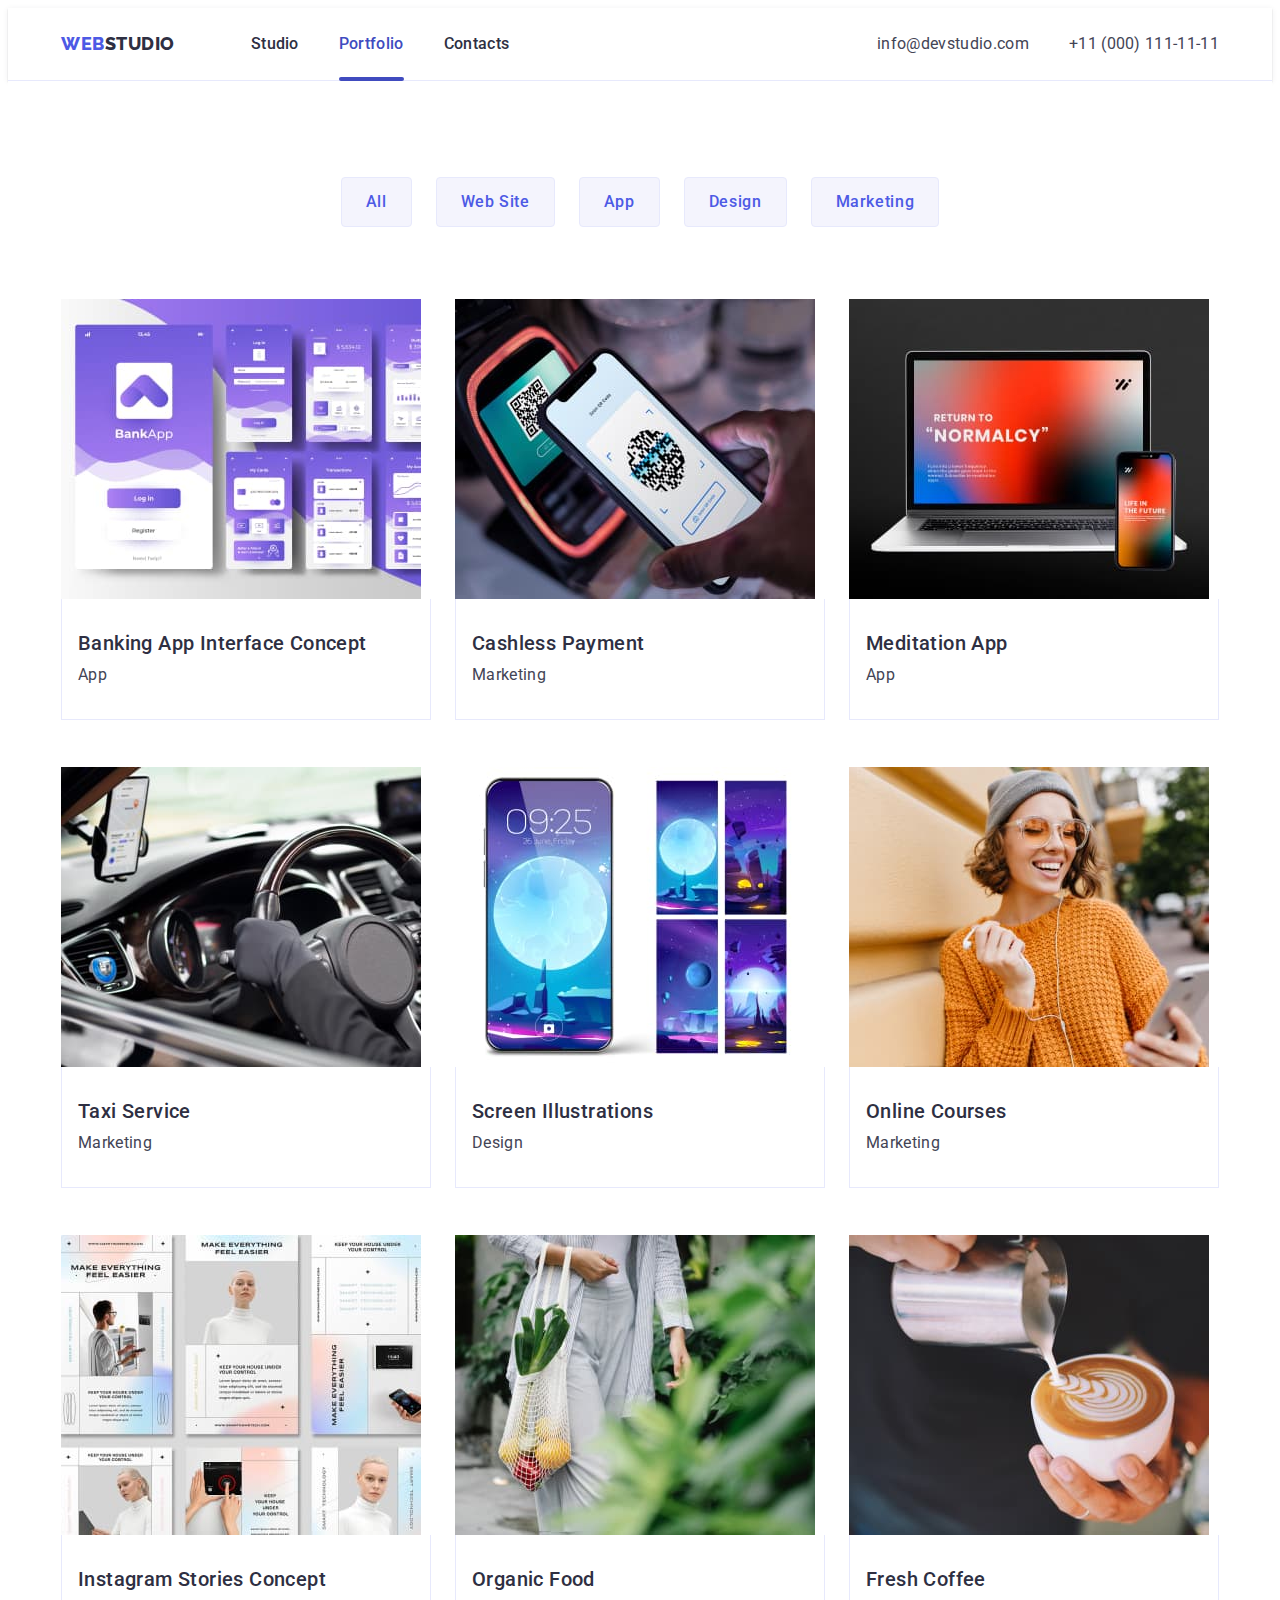
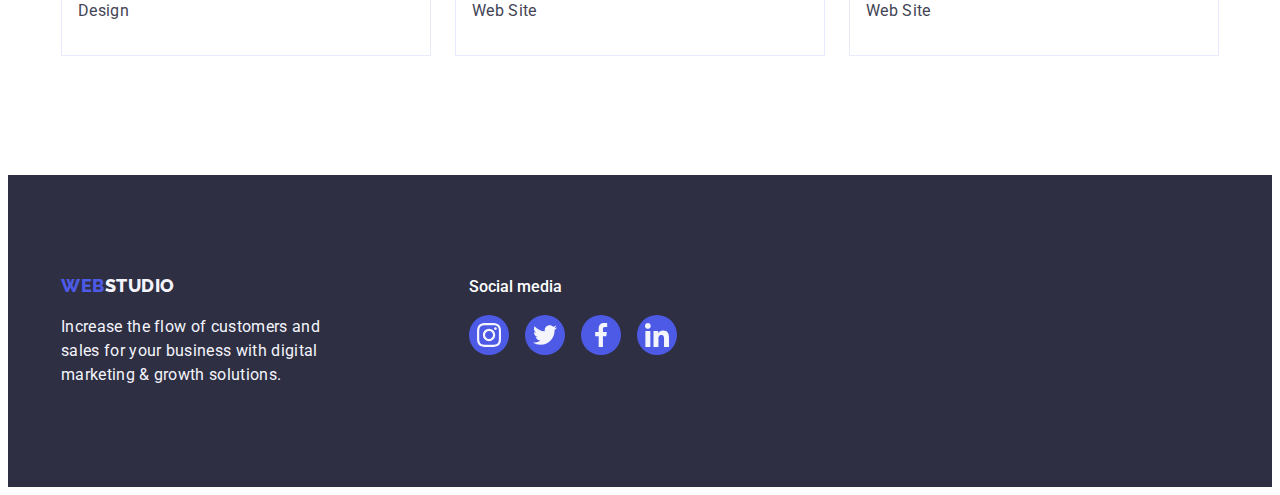
==== commit 8b3b92f5: "symmary html+css" ====
--- a/portfolio.html
+++ b/portfolio.html
@@ -88,126 +88,123 @@
             <li class="project-card-list">
               <a href="" class="link project-card-img">
                 <div class="overlay">
-                <img
-                  src="./images/portfolio/Row1/img-1.jpg"
-                  alt="Bancing App"
-                  width="360"
-                  height="300"
-                />
-                <p class="overlay-text">
-                  14 Stylish and User-Friendly App Design Concepts · Task
-                  Manager App · Calorie Tracker App · Exotic Fruit Ecommerce
-                  App · Cloud Storage App
-                </p>
-              </div>
+                  <img
+                    src="./images/portfolio/Row1/img-1.jpg"
+                    alt="Bancing App"
+                    width="360"
+                    height="300"
+                  />
+                  <p class="overlay-text">
+                    14 Stylish and User-Friendly App Design Concepts · Task
+                    Manager App · Calorie Tracker App · Exotic Fruit Ecommerce
+                    App · Cloud Storage App
+                  </p>
+                </div>
                 <div class="card-content">
                   <h2 class="h-two-section">Banking App Interface Concept</h2>
                   <p class="text-description">App</p>
                 </div></a
               >
             </li>
-            <li class="project-card-list">              
-              <a href="" class="link project-card-img">
-                <div class="overlay">
-                  <img
-                  src="./images/portfolio/Row1/img-2.jpg"
-                  alt="Cashless Payment"
-                  width="360"
-                  height="300"
-                />
-                <p class="overlay-text">
-                  14 Stylish and User-Friendly App Design Concepts · Task
-                  Manager App · Calorie Tracker App · Exotic Fruit Ecommerce
-                  App · Cloud Storage App
-                </p>
-              </div>
+            <li class="project-card-list">
+              <a href="" class="link project-card-img">
+                <div class="overlay">
+                  <img
+                    src="./images/portfolio/Row1/img-2.jpg"
+                    alt="Cashless Payment"
+                    width="360"
+                    height="300"
+                  />
+                  <p class="overlay-text">
+                    14 Stylish and User-Friendly App Design Concepts · Task
+                    Manager App · Calorie Tracker App · Exotic Fruit Ecommerce
+                    App · Cloud Storage App
+                  </p>
+                </div>
                 <div class="card-content">
                   <h2 class="h-two-section">Cashless Payment</h2>
                   <p class="text-description">Marketing</p>
                 </div></a
               >
             </li>
-            <li class="project-card-list">              
-              <a href="" class="link project-card-img"
-                >
-                <div class="overlay">
-                  <img
-                  src="./images/portfolio/Row1/img-3.jpg"
-                  alt="Meditaion App"
-                  width="360"
-                  height="300"
-                />
-                <p class="overlay-text">
-                  14 Stylish and User-Friendly App Design Concepts · Task
-                  Manager App · Calorie Tracker App · Exotic Fruit Ecommerce
-                  App · Cloud Storage App
-                </p>
-              </div>
+            <li class="project-card-list">
+              <a href="" class="link project-card-img">
+                <div class="overlay">
+                  <img
+                    src="./images/portfolio/Row1/img-3.jpg"
+                    alt="Meditaion App"
+                    width="360"
+                    height="300"
+                  />
+                  <p class="overlay-text">
+                    14 Stylish and User-Friendly App Design Concepts · Task
+                    Manager App · Calorie Tracker App · Exotic Fruit Ecommerce
+                    App · Cloud Storage App
+                  </p>
+                </div>
                 <div class="card-content">
                   <h2 class="h-two-section">Meditation App</h2>
                   <p class="text-description">App</p>
                 </div></a
               >
             </li>
-            <li class="project-card-list">              
-              <a href="" class="link project-card-img">
-                <div class="overlay">
-                <img
-                  src="./images/portfolio/Row2/img-1.jpg"
-                  alt="Taxi Service"
-                  width="360"
-                  height="300"
-                />
-                <p class="overlay-text">
-                  14 Stylish and User-Friendly App Design Concepts · Task
-                  Manager App · Calorie Tracker App · Exotic Fruit Ecommerce
-                  App · Cloud Storage App
-                </p>
-              </div>
+            <li class="project-card-list">
+              <a href="" class="link project-card-img">
+                <div class="overlay">
+                  <img
+                    src="./images/portfolio/Row2/img-1.jpg"
+                    alt="Taxi Service"
+                    width="360"
+                    height="300"
+                  />
+                  <p class="overlay-text">
+                    14 Stylish and User-Friendly App Design Concepts · Task
+                    Manager App · Calorie Tracker App · Exotic Fruit Ecommerce
+                    App · Cloud Storage App
+                  </p>
+                </div>
                 <div class="card-content">
                   <h2 class="h-two-section">Taxi Service</h2>
                   <p class="text-description">Marketing</p>
                 </div></a
               >
             </li>
-            <li class="project-card-list">              
-              <a href="" class="link project-card-img"
-                >
-                <div class="overlay">
-                  <img
-                  src="./images/portfolio/Row2/img-2.jpg"
-                  alt="Screen Illustrations"
-                  width="360"
-                  height="300"
-                />
-                <p class="overlay-text">
-                  14 Stylish and User-Friendly App Design Concepts · Task
-                  Manager App · Calorie Tracker App · Exotic Fruit Ecommerce
-                  App · Cloud Storage App
-                </p>
-              </div>
+            <li class="project-card-list">
+              <a href="" class="link project-card-img">
+                <div class="overlay">
+                  <img
+                    src="./images/portfolio/Row2/img-2.jpg"
+                    alt="Screen Illustrations"
+                    width="360"
+                    height="300"
+                  />
+                  <p class="overlay-text">
+                    14 Stylish and User-Friendly App Design Concepts · Task
+                    Manager App · Calorie Tracker App · Exotic Fruit Ecommerce
+                    App · Cloud Storage App
+                  </p>
+                </div>
                 <div class="card-content">
                   <h2 class="h-two-section">Screen Illustrations</h2>
                   <p class="text-description">Design</p>
                 </div></a
               >
             </li>
-            <li class="project-card-list">              
-              <a href="" class="link project-card-img"
-                >
-                <div class="overlay">
-                  <img
-                  src="./images/portfolio/Row2/img-3.jpg"
-                  alt="Online Courses"
-                  width="360"
-                  height="300"
-                />
-                <p class="overlay-text">
-                  14 Stylish and User-Friendly App Design Concepts · Task
-                  Manager App · Calorie Tracker App · Exotic Fruit Ecommerce
-                  App · Cloud Storage App
-                </p>
-              </div>
+            <li class="project-card-list">
+              <a href="" class="link project-card-img">
+                <div class="overlay">
+                  <img
+                    src="./images/portfolio/Row2/img-3.jpg"
+                    alt="Online Courses"
+                    width="360"
+                    height="300"
+                  />
+                  <p class="overlay-text">
+                    14 Stylish and User-Friendly App Design Concepts · Task
+                    Manager App · Calorie Tracker App · Exotic Fruit Ecommerce
+                    App · Cloud Storage App
+                  </p>
+                </div>
                 <div class="card-content">
                   <h2 class="h-two-section">Online Courses</h2>
                   <p class="text-description">Marketing</p>
@@ -215,21 +212,20 @@
               >
             </li>
             <li class="project-card-list">
-              <a href="" class="link project-card-img"
-                >
-                <div class="overlay">
-                  <img
-                  src="./images/portfolio/Row3/img-1.jpg"
-                  alt="Instagram Stories Concept"
-                  width="360"
-                  height="300"
-                />
-                <p class="overlay-text">
-                  14 Stylish and User-Friendly App Design Concepts · Task
-                  Manager App · Calorie Tracker App · Exotic Fruit Ecommerce
-                  App · Cloud Storage App
-                </p>
-              </div>
+              <a href="" class="link project-card-img">
+                <div class="overlay">
+                  <img
+                    src="./images/portfolio/Row3/img-1.jpg"
+                    alt="Instagram Stories Concept"
+                    width="360"
+                    height="300"
+                  />
+                  <p class="overlay-text">
+                    14 Stylish and User-Friendly App Design Concepts · Task
+                    Manager App · Calorie Tracker App · Exotic Fruit Ecommerce
+                    App · Cloud Storage App
+                  </p>
+                </div>
                 <div class="card-content">
                   <h2 class="h-two-section">Instagram Stories Concept</h2>
                   <p class="text-description">Design</p>
@@ -237,21 +233,20 @@
               >
             </li>
             <li class="project-card-list">
-              <a href="" class="link project-card-img"
-                >
-                <div class="overlay">
-                  <img
-                  src="./images/portfolio/Row3/img-2.jpg"
-                  alt="Organic Food"
-                  width="360"
-                  height="300"
-                />
-                <p class="overlay-text">
-                  14 Stylish and User-Friendly App Design Concepts · Task
-                  Manager App · Calorie Tracker App · Exotic Fruit Ecommerce
-                  App · Cloud Storage App
-                </p>
-              </div>
+              <a href="" class="link project-card-img">
+                <div class="overlay">
+                  <img
+                    src="./images/portfolio/Row3/img-2.jpg"
+                    alt="Organic Food"
+                    width="360"
+                    height="300"
+                  />
+                  <p class="overlay-text">
+                    14 Stylish and User-Friendly App Design Concepts · Task
+                    Manager App · Calorie Tracker App · Exotic Fruit Ecommerce
+                    App · Cloud Storage App
+                  </p>
+                </div>
                 <div class="card-content">
                   <h2 class="h-two-section">Organic Food</h2>
                   <p class="text-description">Web Site</p>
@@ -259,21 +254,20 @@
               >
             </li>
             <li class="project-card-list">
-              <a href="" class="link project-card-img"
-                >
-                <div class="overlay">
-                  <img
-                  src="./images/portfolio/Row3/img-3.jpg"
-                  alt="Fresh Coffee"
-                  width="360"
-                  height="300"
-                />
-                <p class="overlay-text">
-                  14 Stylish and User-Friendly App Design Concepts · Task
-                  Manager App · Calorie Tracker App · Exotic Fruit Ecommerce
-                  App · Cloud Storage App
-                </p>
-              </div>
+              <a href="" class="link project-card-img">
+                <div class="overlay">
+                  <img
+                    src="./images/portfolio/Row3/img-3.jpg"
+                    alt="Fresh Coffee"
+                    width="360"
+                    height="300"
+                  />
+                  <p class="overlay-text">
+                    14 Stylish and User-Friendly App Design Concepts · Task
+                    Manager App · Calorie Tracker App · Exotic Fruit Ecommerce
+                    App · Cloud Storage App
+                  </p>
+                </div>
                 <div class="card-content">
                   <h2 class="h-two-section">Fresh Coffee</h2>
                   <p class="text-description">Web Site</p>
@@ -304,35 +298,42 @@
               <h4 class="footer-title">Social media</h4>
               <ul class="list social-links">
                 <li class="social-links-item">
-                  <a class="social-links-item-link" href="https://www.instagram.com/" target="_blank">
-                    <svg class="social-icon" width="24px" height="24px">
+                  <a
+                    class="social-links-item-link"
+                    href="https://www.instagram.com/"
+                    target="_blank"
+                  >
+                    <svg class="social-icon" width="24" height="24">
                       <use
                         href="./images/icons.svg#icon-instagram-2"
                       ></use></svg
                   ></a>
                 </li>
                 <li class="social-links-item">
-                  <a class="social-links-item-link" href="https://www.twitter.com/" target="_blank"
-                    ><svg class="social-icon" width="24px" height="24px">
-                      <use
-                        href="./images/icons.svg#icon-twitter-1"
-                      ></use></svg
+                  <a
+                    class="social-links-item-link"
+                    href="https://www.twitter.com/"
+                    target="_blank"
+                    ><svg class="social-icon" width="24" height="24">
+                      <use href="./images/icons.svg#icon-twitter-1"></use></svg
                   ></a>
                 </li>
                 <li class="social-links-item">
-                  <a class="social-links-item-link" href="https://www.facebook.com/" target="_blank"
-                    ><svg class="social-icon" width="24px" height="24px">
-                      <use
-                        href="./images/icons.svg#icon-facebook-1"
-                      ></use></svg
+                  <a
+                    class="social-links-item-link"
+                    href="https://www.facebook.com/"
+                    target="_blank"
+                    ><svg class="social-icon" width="24" height="24">
+                      <use href="./images/icons.svg#icon-facebook-1"></use></svg
                   ></a>
                 </li>
                 <li class="social-links-item">
-                  <a class="social-links-item-link" href="https://www.linkedin.com/" target="_blank"
-                    ><svg class="social-icon" width="24px" height="24px">
-                      <use
-                        href="./images/icons.svg#icon-linkedin-1"
-                      ></use></svg
+                  <a
+                    class="social-links-item-link"
+                    href="https://www.linkedin.com/"
+                    target="_blank"
+                    ><svg class="social-icon" width="24" height="24">
+                      <use href="./images/icons.svg#icon-linkedin-1"></use></svg
                   ></a>
                 </li>
               </ul>
--- a/css/styles.css
+++ b/css/styles.css
@@ -5,6 +5,8 @@
     --primary-white-color: #FFF;
     --secondary-blue-color: #404bbf;
     --social-blue-normal: #4D5AE5;
+    --social-icon-white: #f4f4fd;
+    --social-bg-teal: #31D0AA;
 }
 a {
     text-decoration: none;
@@ -112,7 +114,7 @@
     background: var(--primary-black-color);
 }
 .text-footer {
-    color: var(--cloud, #F4F4FD);
+    color: var(--social-icon-white);
     font-family: var(--primary-font);
     font-size: 16px;
     line-height: 1.5;
@@ -168,7 +170,7 @@
                 background-position: center;                
 }
 .button {
-    background: var(--iris, #4D5AE5);
+    background: var(--social-blue-normal);
     color: var(--primary-white-color);
     font-family: var(--primary-font);
     font-size: 16px;
@@ -257,7 +259,7 @@
     letter-spacing: 0.02em;
 }
 .section-our-team {
-    background: var(--cloud, #F4F4FD);
+    background: #F4F4FD;
 }
 
 .list {
@@ -276,11 +278,11 @@
 }
 
 .filters {
-    color: var(--iris, #4D5AE5);
+    color: var(--social-blue-normal);
 }
 .button-filters {
     background: var(--cloud, #F4F4FD);
-    color: var(--iris, #4D5AE5);
+    color: var(--social-blue-normal);
     cursor: pointer;
     font-family: var(--primary-font);
     font-size: 16px;
@@ -290,17 +292,20 @@
     padding: 12px 24px;
     border-radius: 4px;
     border: 1px solid var(--cornflower, #E7E9FC);
-    transition: 250ms cubic-bezier(0.4, 0, 0.2, 1);
+    transition: color 250ms cubic-bezier(0.4, 0, 0.2, 1),
+        background-color 250ms cubic-bezier(0.4, 0, 0.2, 1),
+        border-color 250ms cubic-bezier(0.4, 0, 0.2, 1),
+        box-shadow 250ms cubic-bezier(0.4, 0, 0.2, 1);
     
 }
 .button-filters:hover,
 .button-filters:focus {
-    background: var(--ocean, #404BBF);
+    background: var(--secondary-blue-color);
     color: var(--primary-white-color);
     font-family: var(--primary-font);
     font-weight: 500;
     border: 1px solid transparent;
-    box-shadow: 0px 4px 4px 0px rgba(0, 0, 0, 0.15);
+    box-shadow: 0px 3px 1px rgba(0, 0, 0, 0.1), 0px 2px 1px rgba(0, 0, 0, 0.08), 0px 2px 2px rgba(0, 0, 0, 0.12);
     transition: 250ms cubic-bezier(0.4, 0, 0.2, 1);
 }
 
@@ -463,7 +468,7 @@
         transition: 250ms cubic-bezier(0.4, 0, 0.2, 1);
 }
 .social-icon {
-    fill: var(--primary-white-color);
+    fill: var(--social-icon-white);
 }
 .social-links-item-link:hover,
 .social-links-item-link:focus {
@@ -473,7 +478,7 @@
 
 .footer .social-links-item-link:hover,
 .footer .social-links-item-link:focus {
-    background-color: #31D0AA;
+    background-color: var(--social-bg-teal);
     transition: background-color 250ms cubic-bezier(0.4, 0, 0.2, 1);
 }
 
@@ -524,17 +529,25 @@
     width: 100%;
     height: 100%;
     font-family: sans-serif;
-    padding-top: 40px;
-    padding-left: 32px;
-    padding-right: 32px;
-    color: #F4F4FD;
+    line-height: 1.5;
+    padding: 40px 32px;
+    color: var(--social-icon-white);
     background-color: var(--social-blue-normal);
     transform: translateY(100%);
-    transition: 250ms cubic-bezier(0.4, 0, 0.2, 1);
-}
-.project-card-img:hover .overlay-text {
+    transition: transform 250ms cubic-bezier(0.4, 0, 0.2, 1);
+}
+.project-card-img {
+    display: block;
+    transition: box-shadow 250ms cubic-bezier(0.4, 0, 0.2, 1);
+}
+.project-card-img:hover .overlay-text,
+.project-card-img:focus .overlay-text {
     transform: translateY(0);
     transition: 250ms cubic-bezier(0.4, 0, 0.2, 1);
+}
+.project-card-img:hover,
+.project-card-img:focus {
+    box-shadow: 0px 2px 1px 0px rgba(46, 47, 66, 0.08), 0px 1px 1px 0px rgba(46, 47, 66, 0.16), 0px 1px 6px 0px rgba(46, 47, 66, 0.08);
 }
 .project-card-list:hover,
 .project-card-list:focus {
@@ -579,6 +592,8 @@
 .customers-link {
     width: 168px;
     height: 88px;
+    transition: border-color 250ms cubic-bezier(0.4, 0, 0.2, 1),
+        color 250ms cubic-bezier(0.4, 0, 0.2, 1);
 }
 .customers-link-item {
     display: flex;
@@ -589,7 +604,6 @@
         border-radius: 4px;
         border: 1px solid var(--lightslate, #8E8F99);
         color: #8E8F99;
-        transition: 250ms cubic-bezier(0.4, 0, 0.2, 1);
 }
 .customers-icon {
     fill: #8E8F99;
@@ -597,6 +611,7 @@
 .customers-link-item:hover,
 .customers-link-item:focus {
     fill: var(--secondary-blue-color);
+    color: var(--secondary-blue-color);
     border: 1px solid var(--secondary-blue-color);
     transition: 250ms cubic-bezier(0.4, 0, 0.2, 1);
 }
--- a/css/styles.css
+++ b/css/styles.css
@@ -5,6 +5,8 @@
     --primary-white-color: #FFF;
     --secondary-blue-color: #404bbf;
     --social-blue-normal: #4D5AE5;
+    --social-icon-white: #f4f4fd;
+    --social-bg-teal: #31D0AA;
 }
 a {
     text-decoration: none;
@@ -112,7 +114,7 @@
     background: var(--primary-black-color);
 }
 .text-footer {
-    color: var(--cloud, #F4F4FD);
+    color: var(--social-icon-white);
     font-family: var(--primary-font);
     font-size: 16px;
     line-height: 1.5;
@@ -168,7 +170,7 @@
                 background-position: center;                
 }
 .button {
-    background: var(--iris, #4D5AE5);
+    background: var(--social-blue-normal);
     color: var(--primary-white-color);
     font-family: var(--primary-font);
     font-size: 16px;
@@ -257,7 +259,7 @@
     letter-spacing: 0.02em;
 }
 .section-our-team {
-    background: var(--cloud, #F4F4FD);
+    background: #F4F4FD;
 }
 
 .list {
@@ -276,11 +278,11 @@
 }
 
 .filters {
-    color: var(--iris, #4D5AE5);
+    color: var(--social-blue-normal);
 }
 .button-filters {
     background: var(--cloud, #F4F4FD);
-    color: var(--iris, #4D5AE5);
+    color: var(--social-blue-normal);
     cursor: pointer;
     font-family: var(--primary-font);
     font-size: 16px;
@@ -290,17 +292,20 @@
     padding: 12px 24px;
     border-radius: 4px;
     border: 1px solid var(--cornflower, #E7E9FC);
-    transition: 250ms cubic-bezier(0.4, 0, 0.2, 1);
+    transition: color 250ms cubic-bezier(0.4, 0, 0.2, 1),
+        background-color 250ms cubic-bezier(0.4, 0, 0.2, 1),
+        border-color 250ms cubic-bezier(0.4, 0, 0.2, 1),
+        box-shadow 250ms cubic-bezier(0.4, 0, 0.2, 1);
     
 }
 .button-filters:hover,
 .button-filters:focus {
-    background: var(--ocean, #404BBF);
+    background: var(--secondary-blue-color);
     color: var(--primary-white-color);
     font-family: var(--primary-font);
     font-weight: 500;
     border: 1px solid transparent;
-    box-shadow: 0px 4px 4px 0px rgba(0, 0, 0, 0.15);
+    box-shadow: 0px 3px 1px rgba(0, 0, 0, 0.1), 0px 2px 1px rgba(0, 0, 0, 0.08), 0px 2px 2px rgba(0, 0, 0, 0.12);
     transition: 250ms cubic-bezier(0.4, 0, 0.2, 1);
 }
 
@@ -463,7 +468,7 @@
         transition: 250ms cubic-bezier(0.4, 0, 0.2, 1);
 }
 .social-icon {
-    fill: var(--primary-white-color);
+    fill: var(--social-icon-white);
 }
 .social-links-item-link:hover,
 .social-links-item-link:focus {
@@ -473,7 +478,7 @@
 
 .footer .social-links-item-link:hover,
 .footer .social-links-item-link:focus {
-    background-color: #31D0AA;
+    background-color: var(--social-bg-teal);
     transition: background-color 250ms cubic-bezier(0.4, 0, 0.2, 1);
 }
 
@@ -524,17 +529,25 @@
     width: 100%;
     height: 100%;
     font-family: sans-serif;
-    padding-top: 40px;
-    padding-left: 32px;
-    padding-right: 32px;
-    color: #F4F4FD;
+    line-height: 1.5;
+    padding: 40px 32px;
+    color: var(--social-icon-white);
     background-color: var(--social-blue-normal);
     transform: translateY(100%);
-    transition: 250ms cubic-bezier(0.4, 0, 0.2, 1);
-}
-.project-card-img:hover .overlay-text {
+    transition: transform 250ms cubic-bezier(0.4, 0, 0.2, 1);
+}
+.project-card-img {
+    display: block;
+    transition: box-shadow 250ms cubic-bezier(0.4, 0, 0.2, 1);
+}
+.project-card-img:hover .overlay-text,
+.project-card-img:focus .overlay-text {
     transform: translateY(0);
     transition: 250ms cubic-bezier(0.4, 0, 0.2, 1);
+}
+.project-card-img:hover,
+.project-card-img:focus {
+    box-shadow: 0px 2px 1px 0px rgba(46, 47, 66, 0.08), 0px 1px 1px 0px rgba(46, 47, 66, 0.16), 0px 1px 6px 0px rgba(46, 47, 66, 0.08);
 }
 .project-card-list:hover,
 .project-card-list:focus {
@@ -579,6 +592,8 @@
 .customers-link {
     width: 168px;
     height: 88px;
+    transition: border-color 250ms cubic-bezier(0.4, 0, 0.2, 1),
+        color 250ms cubic-bezier(0.4, 0, 0.2, 1);
 }
 .customers-link-item {
     display: flex;
@@ -589,7 +604,6 @@
         border-radius: 4px;
         border: 1px solid var(--lightslate, #8E8F99);
         color: #8E8F99;
-        transition: 250ms cubic-bezier(0.4, 0, 0.2, 1);
 }
 .customers-icon {
     fill: #8E8F99;
@@ -597,6 +611,7 @@
 .customers-link-item:hover,
 .customers-link-item:focus {
     fill: var(--secondary-blue-color);
+    color: var(--secondary-blue-color);
     border: 1px solid var(--secondary-blue-color);
     transition: 250ms cubic-bezier(0.4, 0, 0.2, 1);
 }
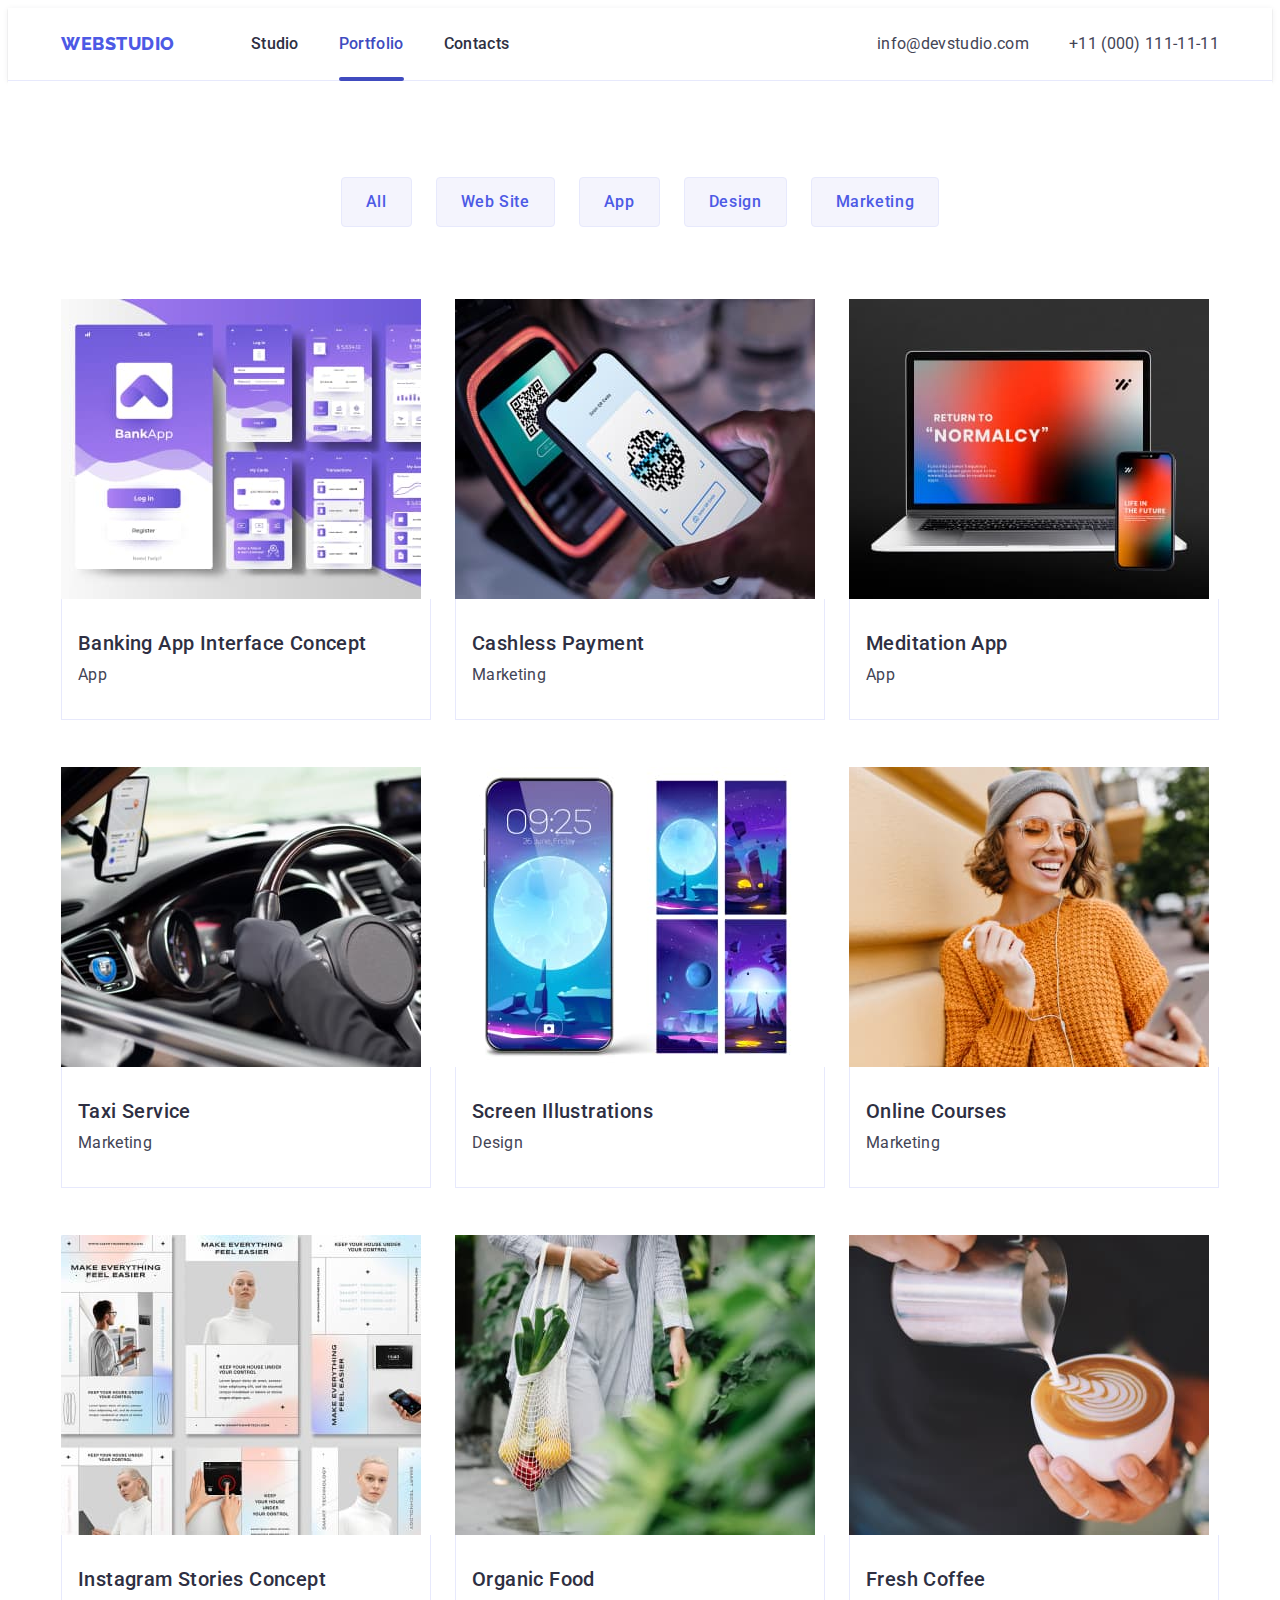
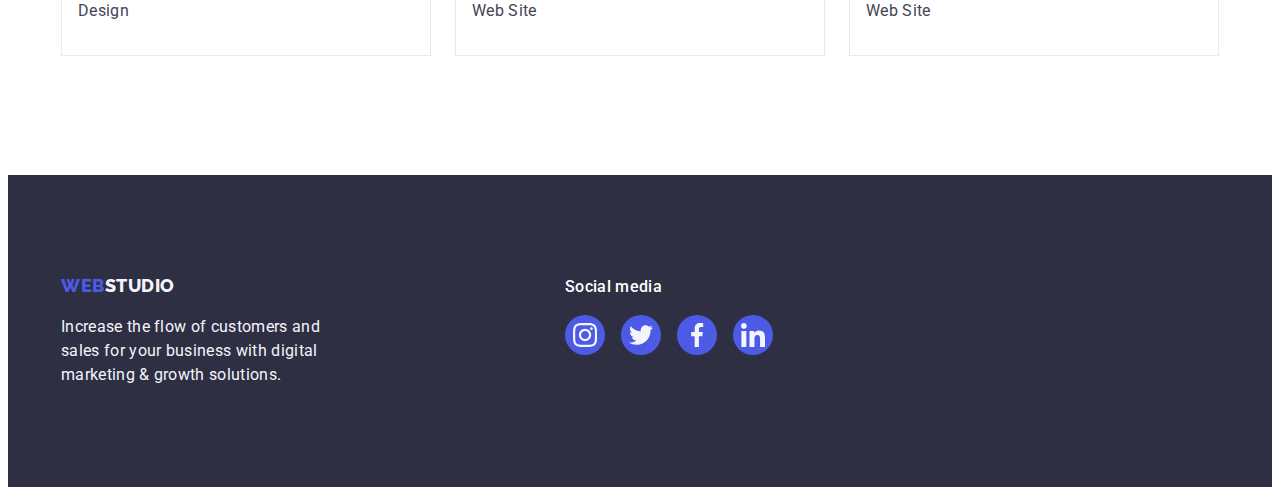
==== commit aa9df844: "change footer html+css" ====
--- a/portfolio.html
+++ b/portfolio.html
@@ -282,64 +282,58 @@
     <!-- Footer section -->
 
     <footer class="footer">
-      <div class="container">
-        <ul class="list">
-          <li>
-            <a href="./index.html" class="logo link">
-              Web<span class="logocolor-footer">Studio</span></a
-            >
-            <p class="text-footer">
-              Increase the flow of customers and sales for your business with
-              digital marketing & growth solutions.
-            </p>
-          </li>
-          <li>
-            <div class="footer-social">
-              <h4 class="footer-title">Social media</h4>
-              <ul class="list social-links">
-                <li class="social-links-item">
-                  <a
-                    class="social-links-item-link"
-                    href="https://www.instagram.com/"
-                    target="_blank"
-                  >
-                    <svg class="social-icon" width="24" height="24">
-                      <use
-                        href="./images/icons.svg#icon-instagram-2"
-                      ></use></svg
-                  ></a>
-                </li>
-                <li class="social-links-item">
-                  <a
-                    class="social-links-item-link"
-                    href="https://www.twitter.com/"
-                    target="_blank"
-                    ><svg class="social-icon" width="24" height="24">
-                      <use href="./images/icons.svg#icon-twitter-1"></use></svg
-                  ></a>
-                </li>
-                <li class="social-links-item">
-                  <a
-                    class="social-links-item-link"
-                    href="https://www.facebook.com/"
-                    target="_blank"
-                    ><svg class="social-icon" width="24" height="24">
-                      <use href="./images/icons.svg#icon-facebook-1"></use></svg
-                  ></a>
-                </li>
-                <li class="social-links-item">
-                  <a
-                    class="social-links-item-link"
-                    href="https://www.linkedin.com/"
-                    target="_blank"
-                    ><svg class="social-icon" width="24" height="24">
-                      <use href="./images/icons.svg#icon-linkedin-1"></use></svg
-                  ></a>
-                </li>
-              </ul>
-            </div>
-          </li>
-        </ul>
+      <div class="footer-container container">
+        <div class="footer-block-logo">
+          <a href="./index.html" class="logo link">
+            Web<span class="logocolor-footer">Studio</span></a
+          >
+          <p class="text-footer">
+            Increase the flow of customers and sales for your business with
+            digital marketing & growth solutions.
+          </p>
+        </div>
+        <div class="footer-social">
+          <p class="footer-social-title">Social media</p>
+          <ul class="list social-links">
+            <li class="social-links-item">
+              <a
+                class="social-links-item-link"
+                href="https://www.instagram.com/"
+                target="_blank"
+              >
+                <svg class="social-icon" width="24" height="24">
+                  <use href="./images/icons.svg#icon-instagram-2"></use></svg
+              ></a>
+            </li>
+            <li class="social-links-item">
+              <a
+                class="social-links-item-link"
+                href="https://www.twitter.com/"
+                target="_blank"
+                ><svg class="social-icon" width="24" height="24">
+                  <use href="./images/icons.svg#icon-twitter-1"></use></svg
+              ></a>
+            </li>
+            <li class="social-links-item">
+              <a
+                class="social-links-item-link"
+                href="https://www.facebook.com/"
+                target="_blank"
+                ><svg class="social-icon" width="24" height="24">
+                  <use href="./images/icons.svg#icon-facebook-1"></use></svg
+              ></a>
+            </li>
+            <li class="social-links-item">
+              <a
+                class="social-links-item-link"
+                href="https://www.linkedin.com/"
+                target="_blank"
+                ><svg class="social-icon" width="24" height="24">
+                  <use href="./images/icons.svg#icon-linkedin-1"></use></svg
+              ></a>
+            </li>
+          </ul>
+        </div>
       </div>
     </footer>
   </body>
--- a/css/styles.css
+++ b/css/styles.css
@@ -33,7 +33,7 @@
 .link {
     text-decoration: none;
 }
-.logocolor {
+.color {
     color: var(--primary-black-color);
 }
 .logocolor-footer {
@@ -113,6 +113,14 @@
 footer {
     background: var(--primary-black-color);
 }
+.footer-container {
+    display: flex;
+    align-items: baseline;
+}
+.footer-block-logo {
+    margin-right: 120px;
+
+}
 .text-footer {
     color: var(--social-icon-white);
     font-family: var(--primary-font);
@@ -121,14 +129,14 @@
     letter-spacing: 0.02em;
     width: 264px;
 }
-.footer-title {
-    font-family: var(--primary-font);
+.footer-social-title {
+    font-weight: 500;
     color: var(--primary-white-color);
     font-size: 16px;
-    font-style: normal;
-    font-weight: 500;
-    line-height: 1.5;
-    padding-bottom: 16px;
+    font-weight: 500;
+    line-height: 1.5;
+    letter-spacing: 0.02em;
+    margin-bottom: 16px;
 }
 .footer-social {
     padding-left: 120px;
@@ -178,63 +186,13 @@
     font-weight: 500;
     cursor: pointer;
     letter-spacing: 0.04em;
-}
-
-.open-modal:hover {
-    opacity: 0.8;
-}
-.backdrop {
-    position: fixed;
-    top: 0;
-    left: 0;
-    width: 100%;
-    height: 100vh;
-    box-shadow: 0px 2px 1px 0px rgba(0, 0, 0, 0.20), 0px 1px 3px 0px rgba(0, 0, 0, 0.12), 0px 1px 1px 0px rgba(0, 0, 0, 0.14);
-    background: var(--navyblue-modal, rgba(46, 47, 66, 0.40));
-}
-.modal {
-    width: 408px;
-    height: 584px;
-    position: absolute;
-    top: 50%;
-    left: 50%;
-    transform: translate(-50%, -50%);
-    background: #FCFCFC;
-    box-shadow: 0px 2px 1px 0px rgba(0, 0, 0, 0.20), 0px 1px 3px 0px rgba(0, 0, 0, 0.12), 0px 1px 1px 0px rgba(0, 0, 0, 0.14);
-}
-
-.close-button {
-    position: absolute;
-    right: 24px;
-    top: 24px;
-    border-width: 1px;
-    border: rgba(0, 0, 0, 0.10);
-    background-color: #E7E9FC;
-    width: 24px;
-    height: 24px;
-    border-radius: 50%;
-    cursor: pointer;
-}
-.close-button:hover {
-    background-color: var(--secondary-blue-color);
-    fill: var(--primary-white-color);
-}
-
-.is-hidden {
-    opacity: 0;
-    visibility: hidden;
-    pointer-events: none;
-}
-
-.no-scroll {
-    overflow: hidden;
+    transition: background-color 250ms cubic-bezier(0.4, 0, 0.2, 1);
 }
 
 .button:hover,
 .button:focus {
     background-color: var(--secondary-blue-color);
     opacity: 0.8;
-    transition: 250ms cubic-bezier(0.4, 0, 0.2, 1);
 }
 .text-description {
     color: var(--primary-grey-color);
@@ -306,7 +264,6 @@
     font-weight: 500;
     border: 1px solid transparent;
     box-shadow: 0px 3px 1px rgba(0, 0, 0, 0.1), 0px 2px 1px rgba(0, 0, 0, 0.08), 0px 2px 2px rgba(0, 0, 0, 0.12);
-    transition: 250ms cubic-bezier(0.4, 0, 0.2, 1);
 }
 
 .h-two-section {
@@ -465,7 +422,7 @@
         width: 100%;
         height: 100%;
         background-color: var(--social-blue-normal);
-        transition: 250ms cubic-bezier(0.4, 0, 0.2, 1);
+        transition: background-color 250ms cubic-bezier(0.4, 0, 0.2, 1);
 }
 .social-icon {
     fill: var(--social-icon-white);
@@ -604,9 +561,11 @@
         border-radius: 4px;
         border: 1px solid var(--lightslate, #8E8F99);
         color: #8E8F99;
+        transition: border-color 250ms cubic-bezier(0.4, 0, 0.2, 1),
+            color 250ms cubic-bezier(0.4, 0, 0.2, 1);
 }
 .customers-icon {
-    fill: #8E8F99;
+    fill: currentColor;
 }
 .customers-link-item:hover,
 .customers-link-item:focus {
@@ -626,4 +585,73 @@
 .main-portfolio-section {
     padding-top: 96px;
     padding-bottom: 120px;
+}
+
+
+/* modal window */
+
+.open-modal:hover {
+    opacity: 0.8;
+}
+
+.backdrop {
+    position: fixed;
+    top: 0;
+    left: 0;
+    width: 100%;
+    height: 100vh;
+    box-shadow: 0px 2px 1px 0px rgba(0, 0, 0, 0.20), 0px 1px 3px 0px rgba(0, 0, 0, 0.12), 0px 1px 1px 0px rgba(0, 0, 0, 0.14);
+    background: var(--navyblue-modal, rgba(46, 47, 66, 0.40));
+    transition: opacity 250ms cubic-bezier(0.4, 0, 0.2, 1), visibility 250ms cubic-bezier(0.4, 0, 0.2, 1);
+}
+
+.modal {
+    width: 408px;
+    min-height: 584px;
+    position: absolute;
+    top: 50%;
+    left: 50%;
+    border-radius: 4px;
+    transform: translate(-50%, -50%);
+    background: #FCFCFC;
+    box-shadow: 0px 2px 1px 0px rgba(0, 0, 0, 0.20), 0px 1px 3px 0px rgba(0, 0, 0, 0.12), 0px 1px 1px 0px rgba(0, 0, 0, 0.14);
+    transition: transform 250ms cubic-bezier(0.4, 0, 0.2, 1);
+}
+
+.close-button {
+    display: flex;
+    align-items: center;
+    justify-content: center;
+    position: absolute;
+    right: 24px;
+    top: 24px;
+    border: 1px solid rgba(0, 0, 0, 0.1);
+    background-color: #E7E9FC;
+    width: 24px;
+    height: 24px;
+    border-radius: 50%;
+    padding: 0;
+    cursor: pointer;
+    transition: background-color 250ms cubic-bezier(0.4, 0, 0.2, 1), border 250ms cubic-bezier(0.4, 0, 0.2, 1);
+}
+
+.close-button:hover,
+.close-button:focus {
+    background-color: var(--secondary-blue-color);
+    fill: var(--primary-white-color);
+    border: none;
+}
+
+.backdrop-button-icon {
+    transition: fill 250ms cubic-bezier(0.4, 0, 0.2, 1);
+}
+
+.is-hidden {
+    opacity: 0;
+    visibility: hidden;
+    pointer-events: none;
+}
+
+.no-scroll {
+    overflow: hidden;
 }--- a/css/styles.css
+++ b/css/styles.css
@@ -33,7 +33,7 @@
 .link {
     text-decoration: none;
 }
-.logocolor {
+.color {
     color: var(--primary-black-color);
 }
 .logocolor-footer {
@@ -113,6 +113,14 @@
 footer {
     background: var(--primary-black-color);
 }
+.footer-container {
+    display: flex;
+    align-items: baseline;
+}
+.footer-block-logo {
+    margin-right: 120px;
+
+}
 .text-footer {
     color: var(--social-icon-white);
     font-family: var(--primary-font);
@@ -121,14 +129,14 @@
     letter-spacing: 0.02em;
     width: 264px;
 }
-.footer-title {
-    font-family: var(--primary-font);
+.footer-social-title {
+    font-weight: 500;
     color: var(--primary-white-color);
     font-size: 16px;
-    font-style: normal;
-    font-weight: 500;
-    line-height: 1.5;
-    padding-bottom: 16px;
+    font-weight: 500;
+    line-height: 1.5;
+    letter-spacing: 0.02em;
+    margin-bottom: 16px;
 }
 .footer-social {
     padding-left: 120px;
@@ -178,63 +186,13 @@
     font-weight: 500;
     cursor: pointer;
     letter-spacing: 0.04em;
-}
-
-.open-modal:hover {
-    opacity: 0.8;
-}
-.backdrop {
-    position: fixed;
-    top: 0;
-    left: 0;
-    width: 100%;
-    height: 100vh;
-    box-shadow: 0px 2px 1px 0px rgba(0, 0, 0, 0.20), 0px 1px 3px 0px rgba(0, 0, 0, 0.12), 0px 1px 1px 0px rgba(0, 0, 0, 0.14);
-    background: var(--navyblue-modal, rgba(46, 47, 66, 0.40));
-}
-.modal {
-    width: 408px;
-    height: 584px;
-    position: absolute;
-    top: 50%;
-    left: 50%;
-    transform: translate(-50%, -50%);
-    background: #FCFCFC;
-    box-shadow: 0px 2px 1px 0px rgba(0, 0, 0, 0.20), 0px 1px 3px 0px rgba(0, 0, 0, 0.12), 0px 1px 1px 0px rgba(0, 0, 0, 0.14);
-}
-
-.close-button {
-    position: absolute;
-    right: 24px;
-    top: 24px;
-    border-width: 1px;
-    border: rgba(0, 0, 0, 0.10);
-    background-color: #E7E9FC;
-    width: 24px;
-    height: 24px;
-    border-radius: 50%;
-    cursor: pointer;
-}
-.close-button:hover {
-    background-color: var(--secondary-blue-color);
-    fill: var(--primary-white-color);
-}
-
-.is-hidden {
-    opacity: 0;
-    visibility: hidden;
-    pointer-events: none;
-}
-
-.no-scroll {
-    overflow: hidden;
+    transition: background-color 250ms cubic-bezier(0.4, 0, 0.2, 1);
 }
 
 .button:hover,
 .button:focus {
     background-color: var(--secondary-blue-color);
     opacity: 0.8;
-    transition: 250ms cubic-bezier(0.4, 0, 0.2, 1);
 }
 .text-description {
     color: var(--primary-grey-color);
@@ -306,7 +264,6 @@
     font-weight: 500;
     border: 1px solid transparent;
     box-shadow: 0px 3px 1px rgba(0, 0, 0, 0.1), 0px 2px 1px rgba(0, 0, 0, 0.08), 0px 2px 2px rgba(0, 0, 0, 0.12);
-    transition: 250ms cubic-bezier(0.4, 0, 0.2, 1);
 }
 
 .h-two-section {
@@ -465,7 +422,7 @@
         width: 100%;
         height: 100%;
         background-color: var(--social-blue-normal);
-        transition: 250ms cubic-bezier(0.4, 0, 0.2, 1);
+        transition: background-color 250ms cubic-bezier(0.4, 0, 0.2, 1);
 }
 .social-icon {
     fill: var(--social-icon-white);
@@ -604,9 +561,11 @@
         border-radius: 4px;
         border: 1px solid var(--lightslate, #8E8F99);
         color: #8E8F99;
+        transition: border-color 250ms cubic-bezier(0.4, 0, 0.2, 1),
+            color 250ms cubic-bezier(0.4, 0, 0.2, 1);
 }
 .customers-icon {
-    fill: #8E8F99;
+    fill: currentColor;
 }
 .customers-link-item:hover,
 .customers-link-item:focus {
@@ -626,4 +585,73 @@
 .main-portfolio-section {
     padding-top: 96px;
     padding-bottom: 120px;
+}
+
+
+/* modal window */
+
+.open-modal:hover {
+    opacity: 0.8;
+}
+
+.backdrop {
+    position: fixed;
+    top: 0;
+    left: 0;
+    width: 100%;
+    height: 100vh;
+    box-shadow: 0px 2px 1px 0px rgba(0, 0, 0, 0.20), 0px 1px 3px 0px rgba(0, 0, 0, 0.12), 0px 1px 1px 0px rgba(0, 0, 0, 0.14);
+    background: var(--navyblue-modal, rgba(46, 47, 66, 0.40));
+    transition: opacity 250ms cubic-bezier(0.4, 0, 0.2, 1), visibility 250ms cubic-bezier(0.4, 0, 0.2, 1);
+}
+
+.modal {
+    width: 408px;
+    min-height: 584px;
+    position: absolute;
+    top: 50%;
+    left: 50%;
+    border-radius: 4px;
+    transform: translate(-50%, -50%);
+    background: #FCFCFC;
+    box-shadow: 0px 2px 1px 0px rgba(0, 0, 0, 0.20), 0px 1px 3px 0px rgba(0, 0, 0, 0.12), 0px 1px 1px 0px rgba(0, 0, 0, 0.14);
+    transition: transform 250ms cubic-bezier(0.4, 0, 0.2, 1);
+}
+
+.close-button {
+    display: flex;
+    align-items: center;
+    justify-content: center;
+    position: absolute;
+    right: 24px;
+    top: 24px;
+    border: 1px solid rgba(0, 0, 0, 0.1);
+    background-color: #E7E9FC;
+    width: 24px;
+    height: 24px;
+    border-radius: 50%;
+    padding: 0;
+    cursor: pointer;
+    transition: background-color 250ms cubic-bezier(0.4, 0, 0.2, 1), border 250ms cubic-bezier(0.4, 0, 0.2, 1);
+}
+
+.close-button:hover,
+.close-button:focus {
+    background-color: var(--secondary-blue-color);
+    fill: var(--primary-white-color);
+    border: none;
+}
+
+.backdrop-button-icon {
+    transition: fill 250ms cubic-bezier(0.4, 0, 0.2, 1);
+}
+
+.is-hidden {
+    opacity: 0;
+    visibility: hidden;
+    pointer-events: none;
+}
+
+.no-scroll {
+    overflow: hidden;
 }